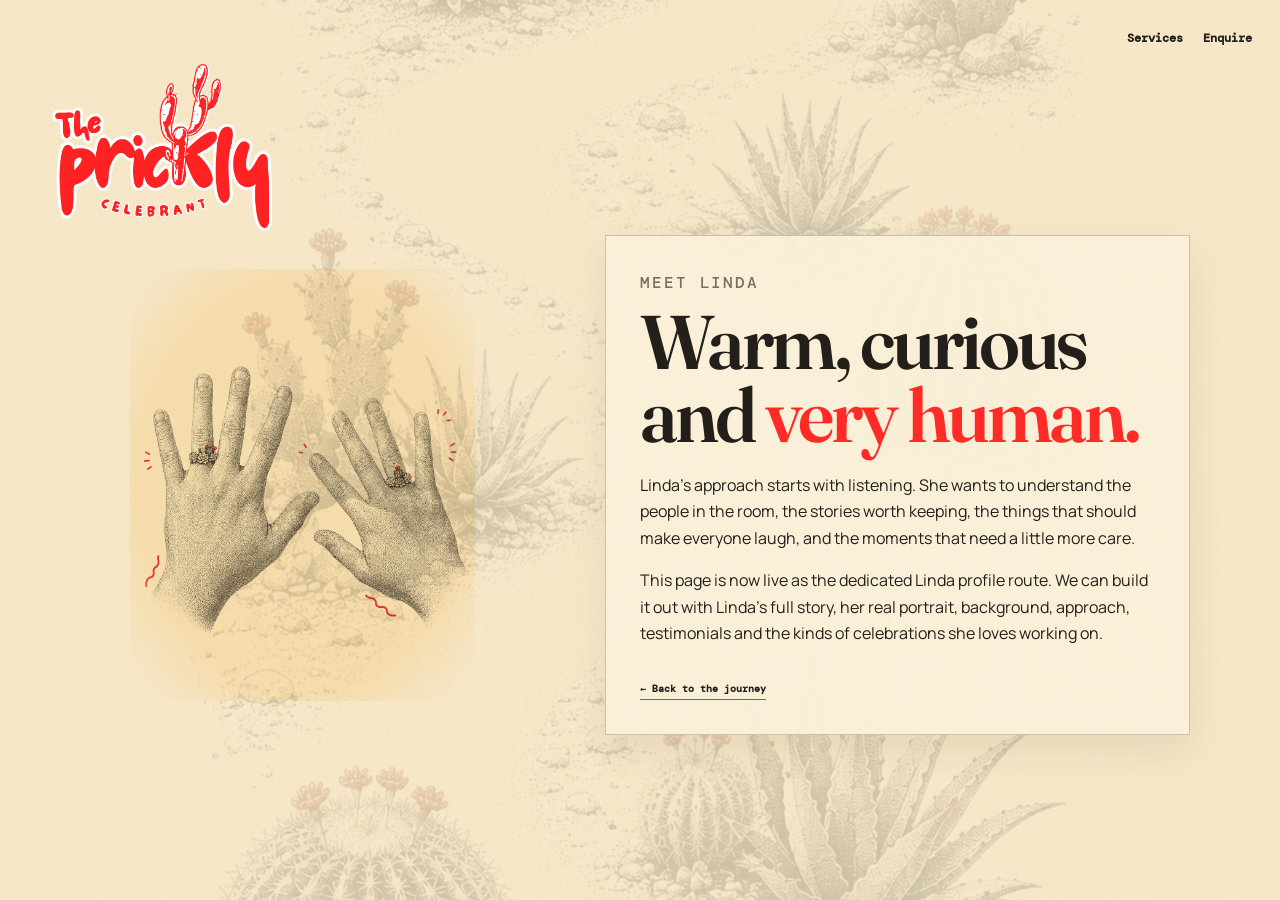
==== linda.html @ a17250e3 "Seed Linda profile page" ====
<!doctype html>
<html lang="en-AU">
<head>
  <meta charset="utf-8">
  <meta name="viewport" content="width=device-width,initial-scale=1,viewport-fit=cover">
  <meta name="theme-color" content="#f4e6c7">
  <title>Meet Linda — The Prickly Celebrant</title>
  <link rel="stylesheet" href="styles.css">
  <style>
    body{min-height:100vh;background:#f4e6c7;color:#231f1a}.profile-shell{min-height:100vh;padding:150px 7vw 80px;display:grid;grid-template-columns:minmax(280px,.8fr) minmax(320px,1.1fr);gap:7vw;align-items:center;background:linear-gradient(rgba(244,230,199,.82),rgba(244,230,199,.82)),url('assets/02_desert_path.jpeg') center/cover fixed}.profile-art{position:relative}.profile-art img{width:100%;mix-blend-mode:multiply;filter:contrast(1.03);-webkit-mask-image:radial-gradient(ellipse at center,#000 48%,rgba(0,0,0,.98) 68%,transparent 92%);mask-image:radial-gradient(ellipse at center,#000 48%,rgba(0,0,0,.98) 68%,transparent 92%)}.profile-copy{background:rgba(251,241,217,.94);border:1px solid rgba(35,31,26,.22);padding:34px;box-shadow:0 16px 34px rgba(49,38,24,.08)}.profile-copy h1{font:600 clamp(42px,6vw,76px)/.96 'Fraunces',Georgia,serif;letter-spacing:-.04em;margin:10px 0 20px}.profile-copy p{font-size:16px;line-height:1.65}.profile-copy .accent{color:#ff2b27}.back-link{display:inline-block;margin-top:20px;font:600 10px 'DM Mono',monospace;border-bottom:1px solid #ff2b27;padding-bottom:4px}.profile-logo{position:fixed;left:24px;top:14px;width:280px;z-index:10}.profile-nav{position:fixed;right:28px;top:30px;z-index:10;font:600 12px 'DM Mono',monospace}.profile-nav a{margin-left:20px}@media(max-width:760px){.profile-logo{width:210px;left:10px;top:8px}.profile-nav{right:12px;top:24px;font-size:10px}.profile-nav a:first-child{display:none}.profile-shell{grid-template-columns:1fr;padding:125px 18px 50px;gap:24px}.profile-art{max-width:420px;margin:0 auto}.profile-copy{padding:24px}}
  </style>
</head>
<body>
  <a href="index.html" class="profile-logo"><img src="assets/10_logo.png" alt="The Prickly Celebrant"></a>
  <nav class="profile-nav"><a href="index.html#services">Services</a><a href="index.html#contact">Enquire</a></nav>
  <main class="profile-shell">
    <figure class="profile-art"><img src="assets/05_ring_hands.jpeg" alt="Prickly Celebrant illustration"></figure>
    <article class="profile-copy">
      <p class="kicker">MEET LINDA</p>
      <h1>Warm, curious and <span class="accent">very human.</span></h1>
      <p>Linda’s approach starts with listening. She wants to understand the people in the room, the stories worth keeping, the things that should make everyone laugh, and the moments that need a little more care.</p>
      <p>This page is now live as the dedicated Linda profile route. We can build it out with Linda’s full story, her real portrait, background, approach, testimonials and the kinds of celebrations she loves working on.</p>
      <a class="back-link" href="index.html">← Back to the journey</a>
    </article>
  </main>
</body>
</html>
---- styles.css ----
@import url('https://fonts.googleapis.com/css2?family=DM+Mono:wght@400;500&family=Fraunces:opsz,wght@9..144,500;9..144,600;9..144,700&family=Manrope:wght@400;500;600&display=swap');

:root{--sand:#f4e6c7;--paper:#fbf1d9;--ink:#231f1a;--red:#ff2b27;--line:rgba(35,31,26,.18);--serif:"Fraunces",Georgia,serif;--sans:"Manrope",Arial,sans-serif;--mono:"DM Mono",monospace}
*{box-sizing:border-box}html{scroll-behavior:smooth;background:var(--sand)}body{margin:0;background:var(--sand);color:var(--ink);font-family:var(--sans);overflow-x:hidden}a{color:inherit;text-decoration:none}img{display:block;max-width:100%}::selection{background:var(--red);color:var(--paper)}
.grain{position:fixed;inset:0;z-index:100;pointer-events:none;opacity:.025;mix-blend-mode:multiply;background-image:url("data:image/svg+xml,%3Csvg viewBox='0 0 160 160' xmlns='http://www.w3.org/2000/svg'%3E%3Cfilter id='n'%3E%3CfeTurbulence type='fractalNoise' baseFrequency='.78' numOctaves='3'/%3E%3C/filter%3E%3Crect width='100%25' height='100%25' filter='url(%23n)' opacity='.5'/%3E%3C/svg%3E")}

.site-header{position:fixed;top:0;left:0;right:0;z-index:70;display:flex;align-items:flex-start;justify-content:space-between;padding:14px 28px;background:linear-gradient(to bottom,rgba(244,230,199,.97),rgba(244,230,199,.76),transparent);pointer-events:none}.site-header>*{pointer-events:auto}.brand img{width:218px;height:94px;object-fit:contain;object-position:left top}.site-header nav{display:flex;gap:28px;padding-top:17px;font:500 12px var(--mono);letter-spacing:.02em}.site-header nav a{padding-bottom:5px;border-bottom:1px solid transparent}.site-header nav a:hover{border-color:var(--red)}

.floating-actions{position:fixed;right:14px;top:50%;z-index:75;display:grid;gap:9px;transform:translateY(-50%)}.float-action{width:46px;min-height:112px;border:1px solid rgba(35,31,26,.28);background:rgba(251,241,217,.93);display:flex;flex-direction:column;align-items:center;justify-content:center;gap:9px;box-shadow:0 8px 22px rgba(49,38,24,.08);backdrop-filter:blur(5px)}.float-action span{writing-mode:vertical-rl;transform:rotate(180deg);font:500 8px var(--mono);letter-spacing:.1em}.float-action b{font:500 16px var(--mono);color:var(--red)}.contact-action{background:var(--red);color:var(--paper)}.contact-action b{color:var(--paper)}

.journey{position:relative;background:var(--sand);min-height:610vh}.landscape{position:sticky;top:0;height:100vh;overflow:hidden;z-index:0;background:var(--sand)}.landscape-image{position:absolute;left:50%;top:0;height:220vh;width:auto;max-width:none;transform:translate3d(-50%,0,0);will-change:transform}.landscape-ghost{opacity:.07;filter:grayscale(.2) contrast(.95)}.landscape-reveal{position:absolute;inset:0;overflow:hidden;clip-path:inset(0 0 50% 0);will-change:clip-path}.landscape-full{filter:saturate(.99) contrast(1.01)}.landscape-wash{position:absolute;inset:0;pointer-events:none;background:linear-gradient(90deg,rgba(244,230,199,.78) 0%,rgba(244,230,199,.09) 13%,transparent 29%,transparent 71%,rgba(244,230,199,.09) 87%,rgba(244,230,199,.78) 100%)}.journey-meter{position:absolute;right:76px;top:20vh;width:1px;height:60vh;background:rgba(35,31,26,.11)}.journey-meter span{display:block;width:100%;height:0;background:var(--red)}

.journey-content{position:relative;z-index:8;margin-top:-100vh}.chapter{min-height:64vh;position:relative;display:flex;align-items:center;padding:7vh max(24px,5vw)}.chapter-right{justify-content:flex-end}.chapter-intro{min-height:100vh;align-items:flex-start;padding-top:46vh;padding-bottom:4vh}.chapter-closing{min-height:76vh;align-items:flex-end;justify-content:center;padding-bottom:6vh}
.paper{position:relative;width:min(430px,40vw);padding:23px 24px 24px;background:rgba(251,241,217,.91);border:1px solid rgba(35,31,26,.23);box-shadow:0 14px 34px rgba(49,38,24,.07);backdrop-filter:blur(5px)}.intro-paper{width:min(500px,45vw);margin-left:1vw}.intro-paper h1{font:600 clamp(34px,4vw,54px)/1.02 var(--serif);letter-spacing:-.035em;margin:10px 0 16px}.paper h2{font:600 clamp(29px,3vw,41px)/1.06 var(--serif);letter-spacing:-.03em;margin:9px 0 14px}.paper p:not(.kicker){font-size:14px;line-height:1.6;margin:0;color:rgba(35,31,26,.88)}.kicker{font:500 9px/1.35 var(--mono);letter-spacing:.12em;text-transform:uppercase;color:rgba(35,31,26,.62);margin:0}.accent{color:var(--red)}.quiet-link{display:inline-flex;align-items:center;gap:14px;margin-top:19px;font:500 10px var(--mono);border-bottom:1px solid rgba(35,31,26,.38);padding-bottom:5px}.quiet-link span{color:var(--red)}

.service-path{position:relative;z-index:10;padding:1vh max(18px,4vw) 4vh;max-width:1240px;margin:0 auto}.service-intro{width:min(650px,82vw);margin:0 auto 4vh;text-align:center}.menu-logo{width:min(360px,68vw);height:150px;object-fit:contain;margin:0 auto -2px}.menu-label{display:inline-block;margin:0 0 10px;padding:4px 9px;background:var(--red);color:var(--paper);font:500 10px var(--mono);letter-spacing:.14em}.service-intro>p:last-child{font-size:13px;line-height:1.6;margin:4px auto 0;max-width:520px}.service-grid{display:grid;grid-template-columns:repeat(2,minmax(0,1fr));gap:3vh 5vw;align-items:start}.service-slip{position:relative;width:100%;margin:0;padding:22px 24px 20px;background:rgba(251,241,217,.95);filter:drop-shadow(0 14px 22px rgba(49,38,24,.09));clip-path:polygon(2% 1%,8% 2%,13% 0,20% 2%,28% 0,34% 2%,41% .5%,49% 2%,56% 0,63% 2%,70% .5%,78% 2%,85% 0,92% 2%,99% 1%,98% 12%,100% 19%,98% 26%,100% 34%,98% 42%,100% 50%,98% 58%,100% 66%,98% 73%,100% 81%,98% 89%,99% 99%,91% 98%,84% 100%,76% 98%,69% 100%,61% 98%,54% 100%,46% 98%,38% 100%,31% 98%,23% 100%,15% 98%,8% 100%,1% 99%,2% 90%,0 83%,2% 75%,0 67%,2% 59%,0 51%,2% 43%,0 35%,2% 27%,0 19%,2% 11%)}.slip-left{transform:rotate(-.45deg)}.slip-right{transform:rotate(.55deg)}.service-slip::after{content:"";position:absolute;inset:7px;border:1px dashed rgba(35,31,26,.12);pointer-events:none}.service-index{position:absolute;right:18px;top:14px;font:600 10px var(--mono);color:var(--red)}.service-name{font:600 clamp(12px,1.15vw,16px)/1.25 var(--mono);letter-spacing:.055em;color:var(--red);margin:0 45px 8px 0}.service-slip h2{font:600 clamp(25px,2.5vw,34px)/1.06 var(--serif);letter-spacing:-.03em;margin:8px 0 10px;max-width:420px}.service-slip>p:not(.service-name){font-size:13px;line-height:1.52;margin:0;max-width:440px}.price{display:flex;align-items:baseline;gap:8px;margin-top:13px;padding-top:10px;border-top:1px solid rgba(35,31,26,.14)}.price span,.price small{font:500 7px var(--mono);text-transform:uppercase;letter-spacing:.07em;color:rgba(35,31,26,.55)}.price strong{font:600 22px var(--serif);color:var(--red)}.service-seed{display:block;margin-top:9px;font:500 7px var(--mono);letter-spacing:.05em;color:rgba(35,31,26,.44)}

.scene-art{position:absolute;z-index:4;pointer-events:none;opacity:0;transition:opacity .8s ease,transform .8s cubic-bezier(.2,.75,.2,1)}.scene-art.visible{opacity:1}.scene-art img{width:100%;height:auto;mix-blend-mode:multiply;filter:contrast(1.03) saturate(.98)}.sticker-art{overflow:hidden}.sticker-art img{-webkit-mask-image:radial-gradient(ellipse at center,#000 45%,rgba(0,0,0,.98) 58%,transparent 78%);mask-image:radial-gradient(ellipse at center,#000 45%,rgba(0,0,0,.98) 58%,transparent 78%)}.marker-sticker img{-webkit-mask-image:radial-gradient(ellipse 75% 67% at 66% 50%,#000 40%,rgba(0,0,0,.98) 58%,transparent 78%);mask-image:radial-gradient(ellipse 75% 67% at 66% 50%,#000 40%,rgba(0,0,0,.98) 58%,transparent 78%)}.art-a{top:25%;right:1vw;width:min(27vw,370px);transform:rotate(3deg)}.art-b{top:39%;left:-1vw;width:min(27vw,390px);transform:rotate(-3deg)}.art-c{top:53%;right:-2vw;width:min(30vw,430px);transform:rotate(4deg)}.art-d{top:67%;left:1vw;width:min(25vw,350px);transform:rotate(-2deg)}.art-e{top:77%;right:0;width:min(29vw,410px);transform:rotate(2deg)}.art-f{top:89%;left:50%;width:min(47vw,600px);transform:translateX(-50%)}

.closing-paper{width:min(570px,56vw);background:rgba(251,241,217,.95);padding:29px}.closing-paper h2{font-size:clamp(34px,4vw,52px)}.enquire{display:flex;justify-content:space-between;gap:25px;margin-top:24px;padding:13px 0;border-top:1px solid var(--line);border-bottom:1px solid var(--line);font:500 11px var(--mono)}.enquire span{color:var(--red)}
footer{display:grid;grid-template-columns:1fr 1fr 1fr;gap:10px;align-items:center;padding:18px 24px;border-top:1px solid var(--line);background:var(--sand);font:500 8px var(--mono)}footer img{width:150px;height:60px;object-fit:contain;object-position:left center}footer span:nth-child(2){text-align:center}footer span:last-child{text-align:right}footer b{color:var(--red);font-weight:500}.reveal{opacity:0;transform:translateY(15px);transition:opacity .6s ease,transform .6s ease}.reveal.visible{opacity:1;transform:none}

@media(max-width:980px){.brand img{width:185px;height:80px}.site-header nav{font-size:11px}.landscape-image{height:214vh}.paper{width:min(430px,48vw)}.intro-paper{width:min(500px,56vw)}.closing-paper{width:min(600px,68vw)}.service-grid{gap:3vh 3vw}.service-slip{padding:20px}.journey-meter{right:70px}}
@media(max-width:720px){.site-header{padding:9px 12px}.brand img{width:150px;height:68px}.site-header nav{padding-top:14px;font-size:10px;gap:13px}.site-header nav a:first-child{display:none}.floating-actions{right:7px}.float-action{width:39px;min-height:92px}.journey-meter{display:none}.landscape-image{height:205vh}.landscape-wash{background:linear-gradient(90deg,rgba(244,230,199,.30),transparent 15%,transparent 85%,rgba(244,230,199,.30))}.chapter{min-height:57vh;padding:6vh 16px 4vh}.chapter-intro{min-height:100vh;padding-top:44vh;align-items:flex-start}.chapter-right{justify-content:center}.paper,.intro-paper,.closing-paper{width:min(87vw,470px);margin:0;padding:20px 21px}.intro-paper h1{font-size:clamp(31px,9vw,43px)}.paper h2{font-size:clamp(27px,8vw,37px)}.service-path{padding:0 14px 3vh}.menu-logo{width:min(300px,72vw);height:125px}.service-grid{grid-template-columns:1fr;gap:2.2vh}.service-slip{width:min(84vw,470px);margin:0 auto;padding:20px 21px}.service-name{font-size:12px}.service-slip h2{font-size:clamp(25px,7vw,34px)}.price strong{font-size:20px}.scene-art.visible{opacity:.88}.art-a,.art-b,.art-c,.art-d,.art-e{width:55vw;max-width:300px}.art-a{right:-14vw}.art-b{left:-15vw}.art-c{right:-18vw}.art-d{left:-15vw}.art-e{right:-16vw}.art-f{width:83vw}.chapter-closing{min-height:70vh;padding-bottom:5vh}footer{grid-template-columns:1fr;gap:6px;padding:14px 16px}footer span:nth-child(2),footer span:last-child{text-align:left}}
@media(prefers-reduced-motion:reduce){html{scroll-behavior:auto}.reveal,.scene-art{opacity:1;transform:none;transition:none}.landscape-image{will-change:auto}.landscape-reveal{clip-path:none!important}}
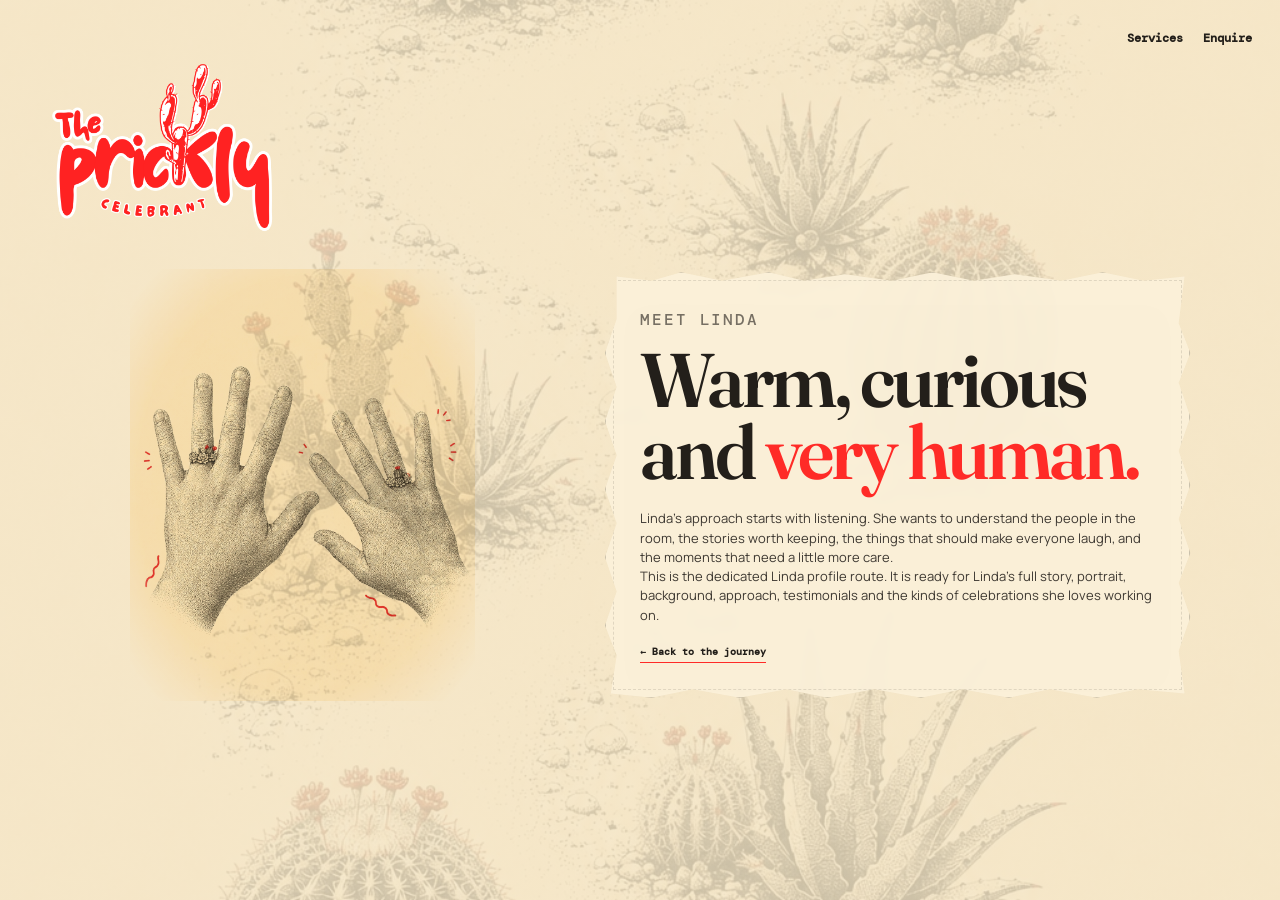
==== commit 9e0a00ed: "Consolidate Linda profile styles" ====
--- a/linda.html
+++ b/linda.html
@@ -4,24 +4,22 @@
   <meta charset="utf-8">
   <meta name="viewport" content="width=device-width,initial-scale=1,viewport-fit=cover">
   <meta name="theme-color" content="#f4e6c7">
+  <meta name="description" content="Meet Linda — The Prickly Celebrant.">
   <title>Meet Linda — The Prickly Celebrant</title>
-  <link rel="stylesheet" href="styles.css">
-  <style>
-    body{min-height:100vh;background:#f4e6c7;color:#231f1a}.profile-shell{min-height:100vh;padding:150px 7vw 80px;display:grid;grid-template-columns:minmax(280px,.8fr) minmax(320px,1.1fr);gap:7vw;align-items:center;background:linear-gradient(rgba(244,230,199,.82),rgba(244,230,199,.82)),url('assets/02_desert_path.jpeg') center/cover fixed}.profile-art{position:relative}.profile-art img{width:100%;mix-blend-mode:multiply;filter:contrast(1.03);-webkit-mask-image:radial-gradient(ellipse at center,#000 48%,rgba(0,0,0,.98) 68%,transparent 92%);mask-image:radial-gradient(ellipse at center,#000 48%,rgba(0,0,0,.98) 68%,transparent 92%)}.profile-copy{background:rgba(251,241,217,.94);border:1px solid rgba(35,31,26,.22);padding:34px;box-shadow:0 16px 34px rgba(49,38,24,.08)}.profile-copy h1{font:600 clamp(42px,6vw,76px)/.96 'Fraunces',Georgia,serif;letter-spacing:-.04em;margin:10px 0 20px}.profile-copy p{font-size:16px;line-height:1.65}.profile-copy .accent{color:#ff2b27}.back-link{display:inline-block;margin-top:20px;font:600 10px 'DM Mono',monospace;border-bottom:1px solid #ff2b27;padding-bottom:4px}.profile-logo{position:fixed;left:24px;top:14px;width:280px;z-index:10}.profile-nav{position:fixed;right:28px;top:30px;z-index:10;font:600 12px 'DM Mono',monospace}.profile-nav a{margin-left:20px}@media(max-width:760px){.profile-logo{width:210px;left:10px;top:8px}.profile-nav{right:12px;top:24px;font-size:10px}.profile-nav a:first-child{display:none}.profile-shell{grid-template-columns:1fr;padding:125px 18px 50px;gap:24px}.profile-art{max-width:420px;margin:0 auto}.profile-copy{padding:24px}}
-  </style>
+  <link rel="stylesheet" href="app.css?v=20260818-consolidated">
 </head>
 <body>
   <a href="index.html" class="profile-logo"><img src="assets/10_logo.png" alt="The Prickly Celebrant"></a>
   <nav class="profile-nav"><a href="index.html#services">Services</a><a href="index.html#contact">Enquire</a></nav>
   <main class="profile-shell">
     <figure class="profile-art"><img src="assets/05_ring_hands.jpeg" alt="Prickly Celebrant illustration"></figure>
-    <article class="profile-copy">
+    <article class="profile-copy paper">
       <p class="kicker">MEET LINDA</p>
       <h1>Warm, curious and <span class="accent">very human.</span></h1>
       <p>Linda’s approach starts with listening. She wants to understand the people in the room, the stories worth keeping, the things that should make everyone laugh, and the moments that need a little more care.</p>
-      <p>This page is now live as the dedicated Linda profile route. We can build it out with Linda’s full story, her real portrait, background, approach, testimonials and the kinds of celebrations she loves working on.</p>
+      <p>This is the dedicated Linda profile route. It is ready for Linda’s full story, portrait, background, approach, testimonials and the kinds of celebrations she loves working on.</p>
       <a class="back-link" href="index.html">← Back to the journey</a>
     </article>
   </main>
 </body>
-</html>+</html>
--- a/app.css
+++ b/app.css
@@ -0,0 +1,37 @@
+@import url('https://fonts.googleapis.com/css2?family=DM+Mono:wght@400;500&family=Fraunces:opsz,wght@9..144,500;9..144,600;9..144,700&family=Manrope:wght@400;500;600&display=swap');
+
+:root{--sand:#f4e6c7;--paper:#fbf1d9;--ink:#231f1a;--red:#ff2b27;--line:rgba(35,31,26,.18);--serif:"Fraunces",Georgia,serif;--sans:"Manrope",Arial,sans-serif;--mono:"DM Mono",monospace}
+*{box-sizing:border-box}html{scroll-behavior:smooth;background:var(--sand)}body{margin:0;background:var(--sand);color:var(--ink);font-family:var(--sans);overflow-x:hidden}a{color:inherit;text-decoration:none}img{display:block;max-width:100%}::selection{background:var(--red);color:var(--paper)}
+.grain{position:fixed;inset:0;z-index:100;pointer-events:none;opacity:.025;mix-blend-mode:multiply;background-image:url("data:image/svg+xml,%3Csvg viewBox='0 0 160 160' xmlns='http://www.w3.org/2000/svg'%3E%3Cfilter id='n'%3E%3CfeTurbulence type='fractalNoise' baseFrequency='.78' numOctaves='3'/%3E%3C/filter%3E%3Crect width='100%25' height='100%25' filter='url(%23n)' opacity='.5'/%3E%3C/svg%3E")}
+
+/* Header */
+.site-header{position:fixed;top:0;left:0;right:0;z-index:70;display:grid;grid-template-columns:1fr auto 1fr;align-items:start;min-height:145px;padding:8px 22px;background:linear-gradient(to bottom,rgba(244,230,199,.97),rgba(244,230,199,.76),transparent);pointer-events:none}.site-header>*{pointer-events:auto}.brand{grid-column:2;justify-self:center;width:242px;height:128px;overflow:visible}.brand img{display:block;width:242px;height:auto;max-width:none;object-fit:contain;object-position:center top}.site-header nav{grid-column:3;justify-self:end;display:flex;gap:30px;padding-top:21px;font:600 13px var(--mono);letter-spacing:.02em}.site-header nav a{padding-bottom:5px;border-bottom:1px solid transparent}.site-header nav a:hover{border-color:var(--red)}
+
+/* Floating cactus controls */
+.floating-actions{position:fixed;right:16px;top:50%;z-index:75;display:grid;gap:12px;transform:translateY(-50%)}.float-action{position:relative;width:54px;min-height:108px;border:1.5px solid var(--ink);border-radius:48% 48% 34% 34% / 22% 22% 16% 16%;background:rgba(251,241,217,.93);display:flex;flex-direction:column;align-items:center;justify-content:center;gap:9px;box-shadow:0 8px 18px rgba(49,38,24,.10);backdrop-filter:blur(5px);overflow:visible}.float-action::before{content:"";position:absolute;inset:4px;border:1px dashed rgba(35,31,26,.22);border-radius:inherit;pointer-events:none}.contact-action{background:var(--red);color:var(--paper)}.contact-action::before{border-color:rgba(251,241,217,.42)}.float-action span{writing-mode:vertical-rl;transform:rotate(180deg);font:600 8px var(--mono);letter-spacing:.1em}.float-action b{font:500 14px var(--mono);color:var(--red)}.contact-action b{color:var(--paper)}.cactus-arm{position:absolute;width:16px;height:31px;border:1.5px solid currentColor;border-radius:12px;background:inherit;z-index:-1}.cactus-arm::after{content:"";position:absolute;width:12px;height:14px;border:1.5px solid currentColor;border-bottom:0;border-radius:10px 10px 0 0;top:-8px}.arm-one{left:-11px;top:30px;transform:rotate(-8deg)}.arm-one::after{left:-5px}.arm-two{right:-11px;top:51px;transform:rotate(8deg)}.arm-two::after{right:-5px}
+
+/* Scroll landscape */
+.journey{position:relative;background:var(--sand);min-height:0}.landscape{position:sticky;top:0;height:100vh;overflow:hidden;z-index:0;background:var(--sand)}.landscape-image{position:absolute;left:50%;top:0;height:220vh;width:auto;max-width:none;transform:translate3d(-50%,0,0);will-change:transform}.landscape-ghost{opacity:.07;filter:grayscale(.2) contrast(.95)}.landscape-reveal{position:absolute;inset:0;overflow:hidden;clip-path:inset(0 0 50% 0);will-change:clip-path}.landscape-full{filter:saturate(.99) contrast(1.01)}.landscape-wash{position:absolute;inset:0;pointer-events:none;background:linear-gradient(90deg,rgba(244,230,199,.78) 0%,rgba(244,230,199,.09) 13%,transparent 29%,transparent 71%,rgba(244,230,199,.09) 87%,rgba(244,230,199,.78) 100%)}.journey-meter{position:absolute;right:76px;top:20vh;width:1px;height:60vh;background:rgba(35,31,26,.11)}.journey-meter span{display:block;width:100%;height:0;background:var(--red)}.journey-content{position:relative;z-index:8;margin-top:-100vh}
+
+/* Cards */
+.chapter{position:relative;display:flex;align-items:center;padding:7vh max(24px,5vw)}.chapter-right{justify-content:flex-end}.chapter-intro{min-height:82vh;padding:55vh 5vw 0;align-items:flex-start}.about-linda{min-height:26vh;margin-top:-9vh;padding:0 5vw 1vh;align-items:flex-start;justify-content:flex-end}.paper{position:relative;background:rgba(251,241,217,.95);border:0;filter:drop-shadow(0 13px 22px rgba(49,38,24,.08));clip-path:polygon(2% 1%,8% 2%,13% 0,20% 2%,28% 0,34% 2%,41% .5%,49% 2%,56% 0,63% 2%,70% .5%,78% 2%,85% 0,92% 2%,99% 1%,98% 12%,100% 19%,98% 26%,100% 34%,98% 42%,100% 50%,98% 58%,100% 66%,98% 73%,100% 81%,98% 89%,99% 99%,91% 98%,84% 100%,76% 98%,69% 100%,61% 98%,54% 100%,46% 98%,38% 100%,31% 98%,23% 100%,15% 98%,8% 100%,1% 99%,2% 90%,0 83%,2% 75%,0 67%,2% 59%,0 51%,2% 43%,0 35%,2% 27%,0 19%,2% 11%);backdrop-filter:blur(5px)}.paper::after{content:"";position:absolute;inset:7px;border:1px dashed rgba(35,31,26,.12);pointer-events:none}.intro-paper,.story-paper{width:390px;max-width:39vw;padding:19px 21px;margin:0}.intro-paper h1,.story-paper h2{font:600 clamp(27px,2.65vw,36px)/1.05 var(--serif);letter-spacing:-.03em;margin:7px 0 10px}.paper p:not(.kicker){font-size:13px;line-height:1.48;margin:0;color:rgba(35,31,26,.88)}.kicker{font:500 9px/1.35 var(--mono);letter-spacing:.12em;text-transform:uppercase;color:rgba(35,31,26,.62);margin:0}.accent{color:var(--red)}.quiet-link{display:inline-flex;align-items:center;gap:14px;margin-top:19px;font:500 10px var(--mono);border-bottom:1px solid rgba(35,31,26,.38);padding-bottom:5px}.quiet-link span{color:var(--red)}.linda-profile-link{display:inline-block;color:var(--red);font-weight:600;border-bottom:1px solid rgba(255,43,39,.42);padding-bottom:2px}
+
+/* Prickly menu and services */
+.service-path{position:relative;z-index:10;padding:0 max(18px,4vw) 1vh;max-width:1240px;margin:0 auto}.service-intro{position:relative;width:min(650px,84vw);margin:0 auto 1vh;text-align:center;z-index:16}.real-menu-lockup{position:relative;width:min(620px,84vw);height:220px;margin:0 auto;display:flex;align-items:center;justify-content:center}.real-menu-logo{display:block;visibility:visible;opacity:1;width:min(430px,53vw);height:auto;max-height:215px;object-fit:contain}.service-intro-copy{max-width:610px;margin:-3px auto 0;padding:8px 14px;background:rgba(251,241,217,.86);border-top:1px solid rgba(35,31,26,.16);border-bottom:1px solid rgba(35,31,26,.16);font-size:13px;line-height:1.55;font-weight:620;color:rgba(35,31,26,.97)}.service-grid{display:flex;flex-direction:column;gap:12px;width:100%;max-width:980px;margin:0 auto;padding:0 3vw}.service-slip{position:relative;width:min(430px,43vw);padding:18px 20px 16px;margin:0;background:rgba(251,241,217,.95);filter:drop-shadow(0 14px 22px rgba(49,38,24,.09));clip-path:polygon(2% 1%,8% 2%,13% 0,20% 2%,28% 0,34% 2%,41% .5%,49% 2%,56% 0,63% 2%,70% .5%,78% 2%,85% 0,92% 2%,99% 1%,98% 12%,100% 19%,98% 26%,100% 34%,98% 42%,100% 50%,98% 58%,100% 66%,98% 73%,100% 81%,98% 89%,99% 99%,91% 98%,84% 100%,76% 98%,69% 100%,61% 98%,54% 100%,46% 98%,38% 100%,31% 98%,23% 100%,15% 98%,8% 100%,1% 99%,2% 90%,0 83%,2% 75%,0 67%,2% 59%,0 51%,2% 43%,0 35%,2% 27%,0 19%,2% 11%);transition:opacity .65s ease,transform .65s cubic-bezier(.2,.75,.25,1)}.service-slip:nth-of-type(odd){align-self:flex-start}.service-slip:nth-of-type(even){align-self:flex-end}.service-slip::after{content:"";position:absolute;inset:7px;border:1px dashed rgba(35,31,26,.12);pointer-events:none}.service-index{position:absolute;right:18px;top:14px;font:600 10px var(--mono);color:var(--red)}.service-name{font:600 clamp(12px,1.15vw,16px)/1.25 var(--mono);letter-spacing:.055em;color:var(--red);margin:0 45px 8px 0}.service-slip h2{font:600 clamp(24px,2.35vw,32px)/1.05 var(--serif);letter-spacing:-.03em;margin:6px 0 9px;max-width:420px}.service-slip>p:not(.service-name){font-size:13px;line-height:1.42;margin:0;max-width:440px}.price{display:flex;align-items:baseline;gap:8px;margin-top:11px;padding-top:9px;border-top:1px solid rgba(35,31,26,.14)}.price span,.price small{font:500 7px var(--mono);text-transform:uppercase;letter-spacing:.07em;color:rgba(35,31,26,.55)}.price strong{font:600 20px var(--serif);color:var(--red)}.service-seed{display:inline-block;margin-top:8px;font:500 8px var(--mono);letter-spacing:.04em;color:rgba(35,31,26,.64);border-bottom:1px solid rgba(255,43,39,.45);padding-bottom:2px;pointer-events:none}.service-slip.reveal:not(.visible){opacity:0;transform:translate3d(-48px,22px,0) rotate(-1deg)}.service-slip:nth-of-type(even).reveal:not(.visible){transform:translate3d(48px,22px,0) rotate(1deg)}.service-slip.visible{opacity:1;transform:none}
+
+/* Closing */
+.chapter-closing{min-height:62vh;padding:3vh max(24px,5vw) 4vh;display:flex;flex-direction:column;justify-content:flex-end;align-items:center}.closing-couple{width:min(560px,54vw);margin:0 auto -20px;position:relative;z-index:5;pointer-events:none}.closing-couple img{width:100%;mix-blend-mode:multiply;-webkit-mask-image:radial-gradient(ellipse at center,#000 50%,rgba(0,0,0,.98) 66%,transparent 88%);mask-image:radial-gradient(ellipse at center,#000 50%,rgba(0,0,0,.98) 66%,transparent 88%)}.closing-paper{z-index:8;margin:0 auto;width:min(510px,49vw);padding:22px 24px}.closing-paper h2{font:600 clamp(31px,3.5vw,46px)/1.06 var(--serif);letter-spacing:-.03em;margin:9px 0 14px}.enquire{display:flex;justify-content:space-between;gap:25px;margin-top:24px;padding:13px 0;border-top:1px solid var(--line);border-bottom:1px solid var(--line);font:500 11px var(--mono)}.enquire span{color:var(--red)}
+
+/* Footer */
+footer{display:flex;flex-direction:column;justify-content:center;align-items:center;gap:6px;padding:30px 20px 24px;border-top:1px solid var(--line);background:var(--sand);text-align:center;font:500 8px var(--mono)}footer img{width:340px;height:auto;max-width:58vw;object-fit:contain;object-position:center}footer span:nth-child(2){font-size:9px;letter-spacing:.05em}footer b,footer .edge-word{color:var(--red);font-weight:600}
+
+/* Linda profile */
+.profile-shell{min-height:100vh;padding:150px 7vw 80px;display:grid;grid-template-columns:minmax(280px,.8fr) minmax(320px,1.1fr);gap:7vw;align-items:center;background:linear-gradient(rgba(244,230,199,.82),rgba(244,230,199,.82)),url('assets/02_desert_path.jpeg') center/cover fixed}.profile-art{position:relative}.profile-art img{width:100%;mix-blend-mode:multiply;filter:contrast(1.03);-webkit-mask-image:radial-gradient(ellipse at center,#000 48%,rgba(0,0,0,.98) 68%,transparent 92%);mask-image:radial-gradient(ellipse at center,#000 48%,rgba(0,0,0,.98) 68%,transparent 92%)}.profile-copy{background:rgba(251,241,217,.94);border:1px solid rgba(35,31,26,.22);padding:34px;box-shadow:0 16px 34px rgba(49,38,24,.08)}.profile-copy h1{font:600 clamp(42px,6vw,76px)/.96 var(--serif);letter-spacing:-.04em;margin:10px 0 20px}.profile-copy p{font-size:16px;line-height:1.65}.back-link{display:inline-block;margin-top:20px;font:600 10px var(--mono);border-bottom:1px solid var(--red);padding-bottom:4px}.profile-logo{position:fixed;left:24px;top:14px;width:280px;z-index:10}.profile-nav{position:fixed;right:28px;top:30px;z-index:10;font:600 12px var(--mono)}.profile-nav a{margin-left:20px}
+
+.reveal{opacity:0;transform:translateY(15px);transition:opacity .6s ease,transform .6s ease}.reveal.visible{opacity:1;transform:none}
+
+@media(max-width:980px){.site-header{min-height:136px;padding:8px 18px}.brand{width:224px;height:118px}.brand img{width:224px}.site-header nav{font-size:12px;padding-top:22px}.landscape-image{height:214vh}.journey-meter{right:70px}.chapter-intro{min-height:80vh;padding-top:54vh}.about-linda{min-height:25vh;margin-top:-8vh}.intro-paper,.story-paper{width:360px;max-width:42vw}.real-menu-lockup{height:210px}.real-menu-logo{width:min(400px,54vw)}.service-grid{max-width:900px;padding:0 4vw}.service-slip{width:min(390px,42vw)}.closing-couple{width:min(610px,70vw)}.closing-paper{width:min(500px,58vw)}}
+
+@media(max-width:720px){.site-header{min-height:116px;padding:7px 10px}.brand{width:190px;height:102px}.brand img{width:190px}.site-header nav{font-size:10px;gap:12px;padding-top:17px}.site-header nav a:first-child{display:none}.floating-actions{right:8px}.float-action{width:45px;min-height:92px}.cactus-arm{width:13px;height:25px}.arm-one{left:-8px}.arm-two{right:-8px}.journey-meter{display:none}.landscape-image{height:205vh}.landscape-wash{background:linear-gradient(90deg,rgba(244,230,199,.30),transparent 15%,transparent 85%,rgba(244,230,199,.30))}.chapter-intro{min-height:78vh;padding:51vh 16px 0}.about-linda{min-height:24vh;margin-top:-5vh;padding:0 16px 1vh;justify-content:center}.intro-paper,.story-paper{width:min(84vw,370px);max-width:none;padding:18px 19px}.intro-paper h1,.story-paper h2{font-size:clamp(25px,7vw,33px)}.service-path{padding:0 14px 3vh}.real-menu-lockup{height:180px;width:94vw}.real-menu-logo{width:min(340px,72vw)}.service-intro-copy{width:min(88vw,520px);font-size:12px}.service-grid{padding:0 7vw;gap:10px}.service-slip{width:min(82vw,390px)}.closing-couple{width:min(82vw,500px)}.closing-paper{width:min(84vw,470px)}footer img{width:280px;max-width:74vw}.profile-logo{width:210px;left:10px;top:8px}.profile-nav{right:12px;top:24px;font-size:10px}.profile-nav a:first-child{display:none}.profile-shell{grid-template-columns:1fr;padding:125px 18px 50px;gap:24px}.profile-art{max-width:420px;margin:0 auto}.profile-copy{padding:24px}}
+
+@media(prefers-reduced-motion:reduce){html{scroll-behavior:auto}.reveal{opacity:1;transform:none;transition:none}.landscape-image{will-change:auto}.landscape-reveal{clip-path:none!important}}
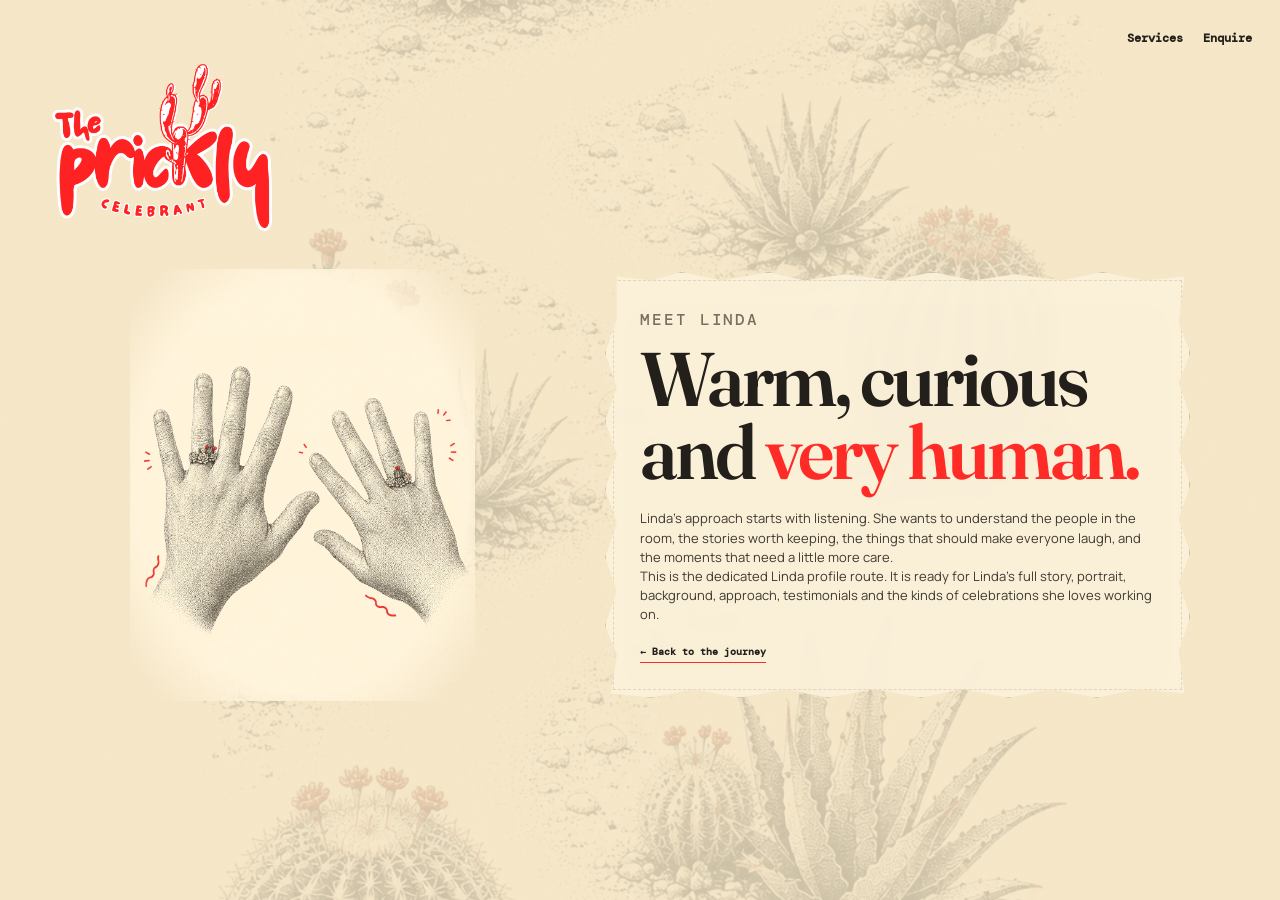
==== commit 3879bfc7: "Enable Motion V2 on Linda profile" ====
--- a/linda.html
+++ b/linda.html
@@ -6,7 +6,8 @@
   <meta name="theme-color" content="#f4e6c7">
   <meta name="description" content="Meet Linda — The Prickly Celebrant.">
   <title>Meet Linda — The Prickly Celebrant</title>
-  <link rel="stylesheet" href="app.css?v=20260818-consolidated">
+  <link rel="stylesheet" href="app.css?v=20260910-motion2">
+  <link rel="stylesheet" href="motion-v2.css?v=20260910-motion2">
 </head>
 <body>
   <a href="index.html" class="profile-logo"><img src="assets/10_logo.png" alt="The Prickly Celebrant"></a>
--- a/motion-v2.css
+++ b/motion-v2.css
@@ -0,0 +1,72 @@
+/* Motion V2 — deliberate, low-amplitude movement layered over the consolidated layout */
+:root{--motion-red:#ff2b27;--motion-paper:#fbf1d9}
+@view-transition{navigation:auto}
+
+@media (prefers-reduced-motion:no-preference){
+  .brand img{transition:transform .35s cubic-bezier(.2,.8,.2,1),filter .35s ease;transform-origin:50% 30%}
+  .brand:hover img{transform:rotate(-1.2deg) scale(1.025);filter:drop-shadow(0 7px 10px rgba(49,38,24,.09))}
+
+  .paper,.service-slip{will-change:transform,opacity;transform-origin:50% 55%}
+  .paper.reveal:not(.visible){opacity:0;transform:translate3d(0,24px,0) rotate(.45deg) scale(.985)}
+  .paper.reveal.visible{animation:paperSettle .72s cubic-bezier(.18,.78,.22,1) both}
+
+  .service-slip.reveal:not(.visible){opacity:0;transform:translate3d(-34px,18px,0) rotate(-1.4deg) scale(.985)}
+  .service-slip:nth-of-type(even).reveal:not(.visible){transform:translate3d(34px,18px,0) rotate(1.4deg) scale(.985)}
+  .service-slip.visible{animation:slipSettle .72s cubic-bezier(.18,.82,.22,1) both;transform:translate3d(var(--drift-x,0),var(--drift-y,0),0) rotate(var(--drift-r,0deg))}
+  .service-slip:nth-of-type(2){animation-delay:.03s}.service-slip:nth-of-type(3){animation-delay:.05s}.service-slip:nth-of-type(4){animation-delay:.07s}.service-slip:nth-of-type(5){animation-delay:.09s}.service-slip:nth-of-type(6){animation-delay:.11s}
+
+  .service-intro .real-menu-logo{opacity:.001;transform:translateY(12px) scale(.91) rotate(-1deg);transition:opacity .7s ease,transform .9s cubic-bezier(.18,.82,.22,1),filter .8s ease}
+  .service-intro.visible .real-menu-logo{opacity:1;transform:translateY(0) scale(1) rotate(0);filter:drop-shadow(0 10px 14px rgba(49,38,24,.06))}
+  .service-intro::after{content:"";display:block;width:0;height:3px;margin:-5px auto 11px;background:var(--motion-red);border-radius:999px;transform:rotate(-1.5deg);opacity:.9;transition:width .9s .25s cubic-bezier(.2,.8,.2,1)}
+  .service-intro.visible::after{width:min(180px,34vw)}
+
+  .service-slip .price strong{display:inline-block;opacity:.45;transform:translateY(5px);filter:blur(1.5px);transition:opacity .45s .24s ease,transform .45s .24s ease,filter .45s .24s ease}
+  .service-slip.visible .price strong{opacity:1;transform:translateY(0);filter:blur(0)}
+
+  .service-slip::before{content:"";position:absolute;z-index:2;width:8px;height:8px;border:2px solid var(--motion-red);border-radius:50%;opacity:0;transform:scale(.2);pointer-events:none}
+  .service-slip:nth-of-type(1)::before,.service-slip:nth-of-type(4)::before{right:12px;bottom:13px}
+  .service-slip:nth-of-type(2)::before,.service-slip:nth-of-type(5)::before{left:14px;top:15px}
+  .service-slip:nth-of-type(3)::before,.service-slip:nth-of-type(6)::before{right:20px;top:18px}
+  .service-slip.visible::before{animation:redPing .55s .38s cubic-bezier(.2,.8,.2,1) both}
+
+  .float-action{transition:transform .28s cubic-bezier(.2,.8,.2,1),box-shadow .28s ease,filter .28s ease}
+  .float-action:hover,.float-action.is-active{transform:translateX(-4px) rotate(-1.5deg) scale(1.045);box-shadow:0 11px 25px rgba(49,38,24,.16)}
+  .float-action.is-active{filter:saturate(1.08)}
+  .float-action.tap{animation:cactusTap .28s cubic-bezier(.2,.8,.2,1)}
+
+  .site-header nav a{position:relative;transition:color .25s ease,transform .25s ease}
+  .site-header nav a::after{content:"";position:absolute;left:50%;bottom:-2px;width:0;height:2px;background:var(--motion-red);transform:translateX(-50%) rotate(-2deg);transition:width .3s ease}
+  .site-header nav a.is-active::after,.site-header nav a:hover::after{width:100%}
+
+  .closing-couple.reveal:not(.visible){opacity:0;transform:translateY(24px) scale(.94);filter:blur(3px)}
+  .closing-couple.visible{animation:closingRise 1s cubic-bezier(.18,.78,.22,1) both}
+  .closing-paper.reveal:not(.visible){opacity:0;transform:translateY(28px) rotate(.5deg) scale(.98)}
+  .closing-paper.visible{animation:paperSettle .8s .1s cubic-bezier(.18,.78,.22,1) both}
+
+  .quiet-link span{display:inline-block;animation:walkArrow 1.8s ease-in-out infinite}
+  .enquire span{display:inline-block;transition:transform .25s ease}.enquire:hover span{transform:translate(3px,-3px)}
+
+  .journey-meter span{box-shadow:0 0 10px rgba(255,43,39,.22)}
+  .landscape-full{transition:filter .25s linear;filter:saturate(var(--scene-sat,1)) contrast(var(--scene-contrast,1))}
+  .landscape-ghost{transition:opacity .25s linear;opacity:var(--ghost-opacity,.07)}
+
+  .profile-art{animation:profileArtIn .9s .05s cubic-bezier(.18,.78,.22,1) both;view-transition-name:linda-art}
+  .profile-copy{animation:profileCopyIn .78s .14s cubic-bezier(.18,.78,.22,1) both;view-transition-name:linda-copy}
+  .profile-logo{animation:profileLogoIn .6s ease both}
+}
+
+@keyframes paperSettle{0%{opacity:0;transform:translate3d(0,24px,0) rotate(.55deg) scale(.985)}68%{opacity:1;transform:translate3d(0,-2px,0) rotate(-.12deg) scale(1.002)}100%{opacity:1;transform:none}}
+@keyframes slipSettle{0%{opacity:0}72%{opacity:1}100%{opacity:1}}
+@keyframes redPing{0%{opacity:0;transform:scale(.2)}62%{opacity:.9;transform:scale(1.22)}100%{opacity:.7;transform:scale(1)}}
+@keyframes cactusTap{0%{transform:scale(1)}45%{transform:scale(.92) rotate(1deg)}100%{transform:scale(1)}}
+@keyframes closingRise{0%{opacity:0;transform:translateY(24px) scale(.94);filter:blur(3px)}70%{opacity:1;filter:blur(0)}100%{opacity:1;transform:none;filter:blur(0)}}
+@keyframes walkArrow{0%,100%{transform:translateY(0)}50%{transform:translateY(4px)}}
+@keyframes profileArtIn{0%{opacity:0;transform:translateX(-24px) scale(.97);filter:blur(3px)}100%{opacity:1;transform:none;filter:none}}
+@keyframes profileCopyIn{0%{opacity:0;transform:translateX(24px) translateY(8px) rotate(.35deg)}100%{opacity:1;transform:none}}
+@keyframes profileLogoIn{0%{opacity:0;transform:translateY(-8px) scale(.96)}100%{opacity:1;transform:none}}
+
+/* Touch devices: keep movement tactile rather than hover-led. */
+@media (hover:none){.brand:hover img,.float-action:hover{transform:none}.float-action.is-active{transform:translateX(-2px) scale(1.025)}}
+
+/* Motion is enhancement only; reduced-motion users retain the exact static design. */
+@media (prefers-reduced-motion:reduce){.paper,.service-slip,.real-menu-logo,.closing-couple,.profile-art,.profile-copy,.profile-logo{animation:none!important;transition:none!important;transform:none!important;filter:none!important}}
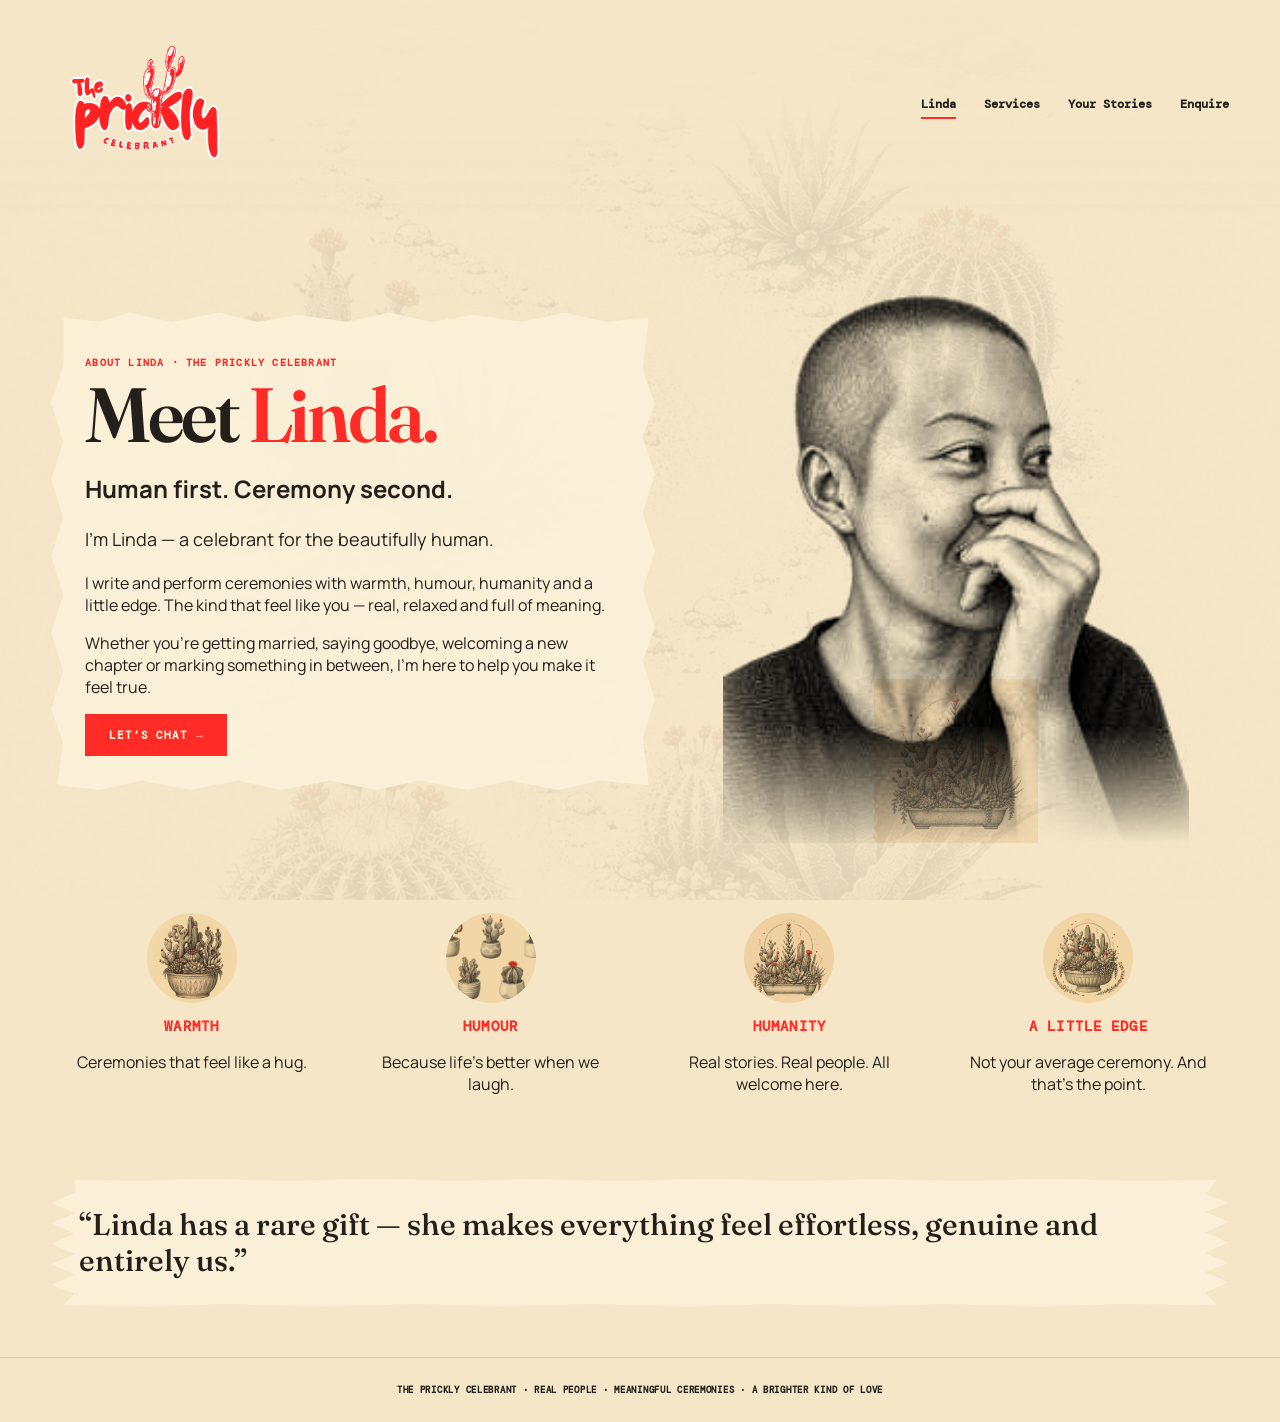
==== commit bf0d3c2f: "Rebuild Linda page in current Prickly brand" ====
--- a/linda.html
+++ b/linda.html
@@ -1,26 +1 @@
-<!doctype html>
-<html lang="en-AU">
-<head>
-  <meta charset="utf-8">
-  <meta name="viewport" content="width=device-width,initial-scale=1,viewport-fit=cover">
-  <meta name="theme-color" content="#f4e6c7">
-  <meta name="description" content="Meet Linda — The Prickly Celebrant.">
-  <title>Meet Linda — The Prickly Celebrant</title>
-  <link rel="stylesheet" href="app.css?v=20260910-motion2">
-  <link rel="stylesheet" href="motion-v2.css?v=20260910-motion2">
-</head>
-<body>
-  <a href="index.html" class="profile-logo"><img src="assets/10_logo.png" alt="The Prickly Celebrant"></a>
-  <nav class="profile-nav"><a href="index.html#services">Services</a><a href="index.html#contact">Enquire</a></nav>
-  <main class="profile-shell">
-    <figure class="profile-art"><img src="assets/05_ring_hands.jpeg" alt="Prickly Celebrant illustration"></figure>
-    <article class="profile-copy paper">
-      <p class="kicker">MEET LINDA</p>
-      <h1>Warm, curious and <span class="accent">very human.</span></h1>
-      <p>Linda’s approach starts with listening. She wants to understand the people in the room, the stories worth keeping, the things that should make everyone laugh, and the moments that need a little more care.</p>
-      <p>This is the dedicated Linda profile route. It is ready for Linda’s full story, portrait, background, approach, testimonials and the kinds of celebrations she loves working on.</p>
-      <a class="back-link" href="index.html">← Back to the journey</a>
-    </article>
-  </main>
-</body>
-</html>
+<!doctype html><html lang="en-AU"><head><meta charset="utf-8"><meta name="viewport" content="width=device-width,initial-scale=1"><meta name="theme-color" content="#f4e6c7"><meta name="description" content="Meet Linda — The Prickly Celebrant."><title>Meet Linda — The Prickly Celebrant</title><link rel="stylesheet" href="pages.css?v=20260910-pages1"></head><body class="page"><header class="topbar"><a class="logo" href="index.html"><img src="assets/10_logo.png" alt="The Prickly Celebrant"></a><div></div><nav><a class="active" href="linda.html">Linda</a><a href="services.html">Services</a><a href="stories.html">Your Stories</a><a href="index.html#contact">Enquire</a></nav></header><main class="wrap"><section class="linda-hero"><article class="paper linda-copy"><p class="kicker">ABOUT LINDA · THE PRICKLY CELEBRANT</p><h1 class="display">Meet <span class="accent">Linda.</span></h1><h2>Human first. Ceremony second.</h2><p class="lede">I’m Linda — a celebrant for the beautifully human.</p><p>I write and perform ceremonies with warmth, humour, humanity and a little edge. The kind that feel like you — real, relaxed and full of meaning.</p><p>Whether you’re getting married, saying goodbye, welcoming a new chapter or marking something in between, I’m here to help you make it feel true.</p><a class="cta" href="index.html#contact">LET’S CHAT →</a></article><figure class="linda-portrait"><img src="[data-uri]" alt="Linda, The Prickly Celebrant"></figure></section><section class="values"><article class="value"><img src="assets/03_cactus_bowl.jpeg" alt=""><h3>WARMTH</h3><p>Ceremonies that feel like a hug.</p></article><article class="value"><img src="assets/06_cactus_collection.jpeg" alt=""><h3>HUMOUR</h3><p>Because life’s better when we laugh.</p></article><article class="value"><img src="assets/08_cactus_garden.jpeg" alt=""><h3>HUMANITY</h3><p>Real stories. Real people. All welcome here.</p></article><article class="value"><img src="assets/04_cactus_candles.jpeg" alt=""><h3>A LITTLE EDGE</h3><p>Not your average ceremony. And that’s the point.</p></article></section><blockquote class="paper quote">“Linda has a rare gift — she makes everything feel effortless, genuine and entirely us.”</blockquote></main><footer class="footer-mini">THE PRICKLY CELEBRANT · REAL PEOPLE · MEANINGFUL CEREMONIES · A BRIGHTER KIND OF LOVE</footer></body></html>
--- a/pages.css
+++ b/pages.css
@@ -0,0 +1,7 @@
+@import url('https://fonts.googleapis.com/css2?family=DM+Mono:wght@400;500;600&family=Fraunces:opsz,wght@9..144,500;9..144,600;9..144,700&family=Manrope:wght@400;500;600&display=swap');
+:root{--sand:#f4e6c7;--paper:#fbf1d9;--ink:#231f1a;--red:#ff2b27;--line:rgba(35,31,26,.16);--serif:"Fraunces",Georgia,serif;--sans:"Manrope",Arial,sans-serif;--mono:"DM Mono",monospace}
+*{box-sizing:border-box}html{background:var(--sand);scroll-behavior:smooth}body{margin:0;color:var(--ink);font-family:var(--sans);background:var(--sand);overflow-x:hidden}a{color:inherit;text-decoration:none}img{display:block;max-width:100%}.page{min-height:100vh;position:relative;background:linear-gradient(rgba(244,230,199,.91),rgba(244,230,199,.91)),url('assets/02_desert_path.jpeg') center/cover fixed}.page::before{content:"";position:fixed;inset:0;pointer-events:none;opacity:.025;background-image:url("data:image/svg+xml,%3Csvg viewBox='0 0 160 160' xmlns='http://www.w3.org/2000/svg'%3E%3Cfilter id='n'%3E%3CfeTurbulence type='fractalNoise' baseFrequency='.78' numOctaves='3'/%3E%3C/filter%3E%3Crect width='100%25' height='100%25' filter='url(%23n)' opacity='.5'/%3E%3C/svg%3E")}.topbar{position:sticky;top:0;z-index:40;display:grid;grid-template-columns:auto 1fr auto;align-items:center;gap:24px;padding:12px 4vw;background:linear-gradient(to bottom,rgba(244,230,199,.98),rgba(244,230,199,.82),transparent)}.topbar .logo img{width:190px}.topbar nav{display:flex;gap:28px;justify-self:end;font:600 12px var(--mono)}.topbar nav a{padding-bottom:5px;border-bottom:2px solid transparent}.topbar nav a.active,.topbar nav a:hover{border-color:var(--red)}.wrap{width:min(1240px,92vw);margin:0 auto}.paper{background:rgba(251,241,217,.95);filter:drop-shadow(0 12px 20px rgba(49,38,24,.08));clip-path:polygon(2% 1%,8% 2%,13% 0,20% 2%,28% 0,34% 2%,41% .5%,49% 2%,56% 0,63% 2%,70% .5%,78% 2%,85% 0,92% 2%,99% 1%,98% 12%,100% 19%,98% 26%,100% 34%,98% 42%,100% 50%,98% 58%,100% 66%,98% 73%,100% 81%,98% 89%,99% 99%,91% 98%,84% 100%,76% 98%,69% 100%,61% 98%,54% 100%,46% 98%,38% 100%,31% 98%,23% 100%,15% 98%,8% 100%,1% 99%,2% 90%,0 83%,2% 75%,0 67%,2% 59%,0 51%,2% 43%,0 35%,2% 27%,0 19%,2% 11%)}.kicker{font:600 10px var(--mono);letter-spacing:.12em;color:var(--red)}.display{font:600 clamp(48px,6vw,88px)/.95 var(--serif);letter-spacing:-.045em;margin:.1em 0}.accent{color:var(--red)}.lede{font-size:18px;line-height:1.6}.cta{display:inline-block;background:var(--red);color:var(--paper);padding:14px 24px;font:600 11px var(--mono);letter-spacing:.08em}.scribble{font:500 18px/1.25 var(--mono);transform:rotate(-5deg);color:rgba(35,31,26,.78)}
+/* Linda */.linda-hero{display:grid;grid-template-columns:1.05fr .95fr;gap:28px;align-items:center;padding:30px 0 18px}.linda-copy{padding:34px}.linda-portrait{position:relative;min-height:560px;display:grid;place-items:end center}.linda-portrait img{width:min(520px,100%);filter:grayscale(1) contrast(1.08);mix-blend-mode:multiply;mask-image:linear-gradient(#000 80%,transparent 100%)}.linda-portrait::after{content:"";position:absolute;inset:auto 0 0;height:28%;background:radial-gradient(circle at 20% 70%,rgba(35,31,26,.14),transparent 30%),url('assets/08_cactus_garden.jpeg') center bottom/contain no-repeat;mix-blend-mode:multiply;opacity:.65;pointer-events:none}.values{display:grid;grid-template-columns:repeat(4,1fr);gap:18px;padding:16px 0 40px}.value{padding:20px;text-align:center}.value img{width:90px;height:90px;object-fit:cover;border-radius:50%;margin:0 auto 12px;mix-blend-mode:multiply}.value h3{font:600 14px var(--mono);color:var(--red);letter-spacing:.08em}.quote{padding:28px;margin:8px 0 50px;font:500 30px/1.2 var(--serif)}
+/* Services map */.services-head{text-align:center;padding:20px 0 10px}.life-map{position:relative;width:min(980px,92vw);aspect-ratio:1/1;margin:10px auto 60px;border-radius:50%;background:radial-gradient(circle at center,rgba(128,183,184,.22) 0 15%,rgba(244,230,199,.5) 16% 27%,transparent 28%),radial-gradient(circle at center,transparent 0 39%,rgba(35,31,26,.12) 40% 40.6%,transparent 41%);}.life-map::before{content:"CIRCLE OF LIFE";position:absolute;inset:43% 32%;display:grid;place-items:center;text-align:center;font:600 26px var(--serif);color:var(--red)}.stop{position:absolute;width:230px;padding:18px}.stop h3{font:600 22px/1.05 var(--serif);margin:0 0 7px}.stop p{font-size:12px;line-height:1.45}.stop small{font:600 10px var(--mono);color:var(--red)}.s1{left:8%;top:12%}.s2{left:39%;top:2%}.s3{right:5%;top:18%}.s4{right:0;top:50%}.s5{right:14%;bottom:5%}.s6{left:35%;bottom:0}.s7{left:2%;bottom:18%}.oasis{position:absolute;inset:31%;border-radius:50%;background:radial-gradient(circle at 50% 55%,rgba(126,183,186,.7),rgba(126,183,186,.28) 45%,rgba(244,230,199,.1) 46%);box-shadow:0 0 0 18px rgba(35,31,26,.05)}.oasis::after{content:"People. Rituals. Connection.";position:absolute;inset:35% 15%;text-align:center;font:600 20px/1.2 var(--serif)}
+/* Stories */.stories-hero{display:grid;grid-template-columns:1fr 1fr;gap:36px;align-items:end;padding:36px 0 22px}.stories-hero .paper{padding:30px}.stories-art{min-height:300px;background:url('assets/08_cactus_garden.jpeg') center/contain no-repeat;mix-blend-mode:multiply}.testimonials{display:grid;grid-template-columns:repeat(4,1fr);gap:16px}.testimonial{padding:22px;min-height:240px}.testimonial .quote-mark{font:700 44px var(--serif);color:var(--red);line-height:.7}.testimonial p{font:500 18px/1.35 var(--serif)}.testimonial small{font:600 9px var(--mono);letter-spacing:.08em}.gallery{overflow:hidden;margin:28px 0}.track{display:flex;gap:10px;width:max-content;animation:marquee 26s linear infinite}.track img{width:230px;height:155px;object-fit:cover;filter:saturate(.82) contrast(.98);border:8px solid var(--paper);box-shadow:0 5px 14px rgba(0,0,0,.08)}@keyframes marquee{from{transform:translateX(-30%)}to{transform:translateX(0)}}.google{display:flex;align-items:center;gap:18px;width:max-content;max-width:92vw;margin:34px auto 50px;padding:20px 26px}.g{font:700 42px Arial;color:#4285f4}.google strong{font:600 28px var(--serif)}.google span{color:#f2a900;letter-spacing:.12em}.footer-mini{text-align:center;padding:26px;border-top:1px solid var(--line);font:600 9px var(--mono);letter-spacing:.08em}
+@media(max-width:900px){.topbar{grid-template-columns:1fr}.topbar .logo{justify-self:center}.topbar nav{justify-self:center;gap:15px;flex-wrap:wrap}.linda-hero,.stories-hero{grid-template-columns:1fr}.linda-portrait{min-height:420px}.values,.testimonials{grid-template-columns:1fr 1fr}.life-map{aspect-ratio:auto;display:grid;gap:14px}.oasis,.life-map::before{position:relative;inset:auto;min-height:180px}.stop{position:relative!important;inset:auto!important;width:100%}}@media(max-width:560px){.values,.testimonials{grid-template-columns:1fr}.display{font-size:48px}.topbar .logo img{width:150px}}@media(prefers-reduced-motion:reduce){.track{animation:none}}
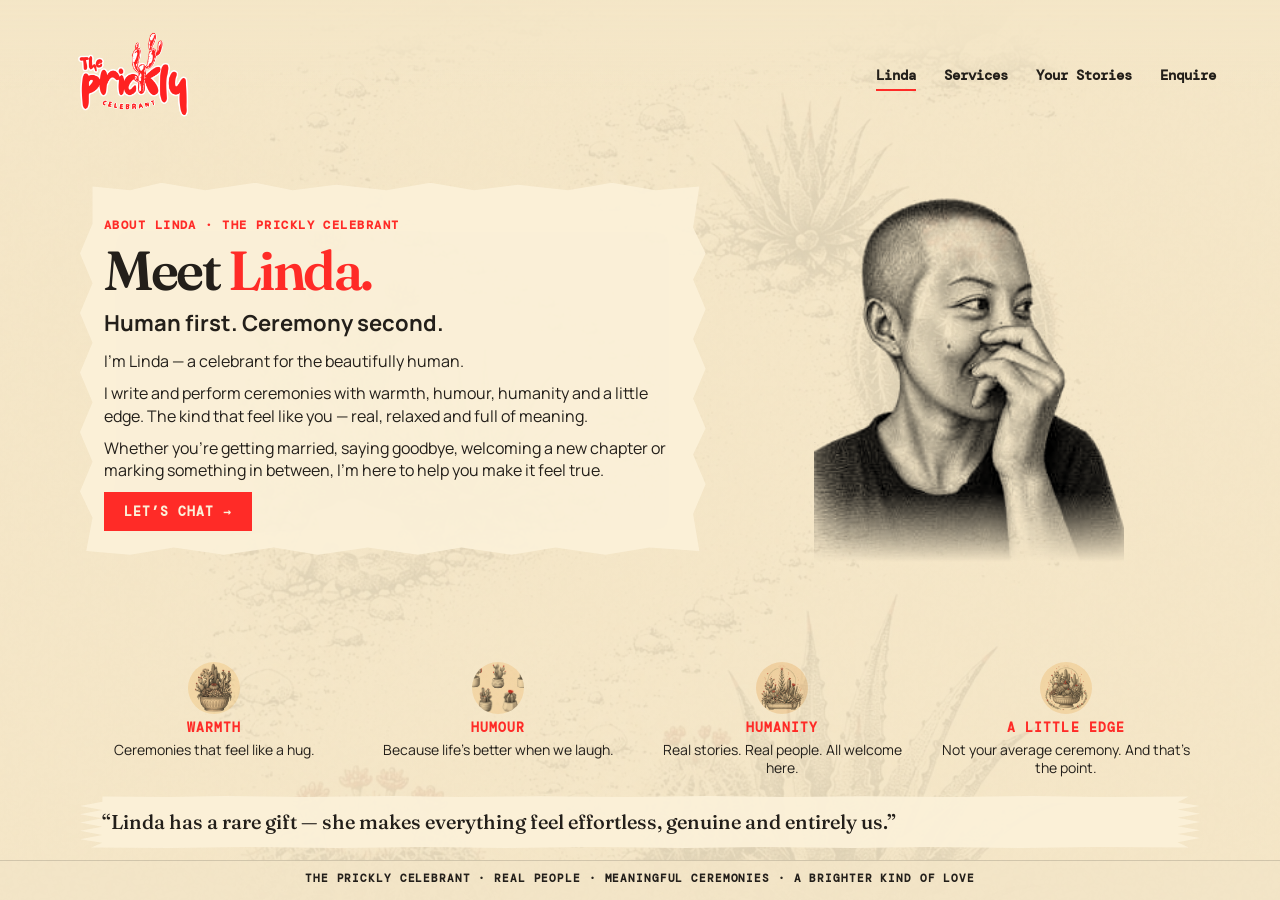
==== commit b50d1fe6: "Refine cream photo ribbons, compact inner pages, and staged landscape reveal" ====
--- a/linda.html
+++ b/linda.html
@@ -1 +1 @@
-<!doctype html><html lang="en-AU"><head><meta charset="utf-8"><meta name="viewport" content="width=device-width,initial-scale=1"><meta name="theme-color" content="#f4e6c7"><meta name="description" content="Meet Linda — The Prickly Celebrant."><title>Meet Linda — The Prickly Celebrant</title><link rel="stylesheet" href="pages.css?v=20260910-pages1"></head><body class="page"><header class="topbar"><a class="logo" href="index.html"><img src="assets/10_logo.png" alt="The Prickly Celebrant"></a><div></div><nav><a class="active" href="linda.html">Linda</a><a href="services.html">Services</a><a href="stories.html">Your Stories</a><a href="index.html#contact">Enquire</a></nav></header><main class="wrap"><section class="linda-hero"><article class="paper linda-copy"><p class="kicker">ABOUT LINDA · THE PRICKLY CELEBRANT</p><h1 class="display">Meet <span class="accent">Linda.</span></h1><h2>Human first. Ceremony second.</h2><p class="lede">I’m Linda — a celebrant for the beautifully human.</p><p>I write and perform ceremonies with warmth, humour, humanity and a little edge. The kind that feel like you — real, relaxed and full of meaning.</p><p>Whether you’re getting married, saying goodbye, welcoming a new chapter or marking something in between, I’m here to help you make it feel true.</p><a class="cta" href="index.html#contact">LET’S CHAT →</a></article><figure class="linda-portrait"><img src="[data-uri]" alt="Linda, The Prickly Celebrant"></figure></section><section class="values"><article class="value"><img src="assets/03_cactus_bowl.jpeg" alt=""><h3>WARMTH</h3><p>Ceremonies that feel like a hug.</p></article><article class="value"><img src="assets/06_cactus_collection.jpeg" alt=""><h3>HUMOUR</h3><p>Because life’s better when we laugh.</p></article><article class="value"><img src="assets/08_cactus_garden.jpeg" alt=""><h3>HUMANITY</h3><p>Real stories. Real people. All welcome here.</p></article><article class="value"><img src="assets/04_cactus_candles.jpeg" alt=""><h3>A LITTLE EDGE</h3><p>Not your average ceremony. And that’s the point.</p></article></section><blockquote class="paper quote">“Linda has a rare gift — she makes everything feel effortless, genuine and entirely us.”</blockquote></main><footer class="footer-mini">THE PRICKLY CELEBRANT · REAL PEOPLE · MEANINGFUL CEREMONIES · A BRIGHTER KIND OF LOVE</footer></body></html>+<!doctype html><html lang="en-AU"><head><meta charset="utf-8"><meta name="viewport" content="width=device-width,initial-scale=1"><meta name="theme-color" content="#f4e6c7"><meta name="description" content="Meet Linda — The Prickly Celebrant."><title>Meet Linda — The Prickly Celebrant</title><link rel="stylesheet" href="pages.css?v=20260910-pages1"><link rel="stylesheet" href="page-fit.css?v=20260911-fit"></head><body class="page linda-fit"><header class="topbar"><a class="logo" href="index.html"><img src="assets/10_logo.png" alt="The Prickly Celebrant"></a><div></div><nav><a class="active" href="linda.html">Linda</a><a href="services.html">Services</a><a href="stories.html">Your Stories</a><a href="index.html#contact">Enquire</a></nav></header><main class="wrap"><section class="linda-hero"><article class="paper linda-copy"><p class="kicker">ABOUT LINDA · THE PRICKLY CELEBRANT</p><h1 class="display">Meet <span class="accent">Linda.</span></h1><h2>Human first. Ceremony second.</h2><p class="lede">I’m Linda — a celebrant for the beautifully human.</p><p>I write and perform ceremonies with warmth, humour, humanity and a little edge. The kind that feel like you — real, relaxed and full of meaning.</p><p>Whether you’re getting married, saying goodbye, welcoming a new chapter or marking something in between, I’m here to help you make it feel true.</p><a class="cta" href="index.html#contact">LET’S CHAT →</a></article><figure class="linda-portrait"><img src="[data-uri]" alt="Linda, The Prickly Celebrant"></figure></section><section class="values"><article class="value"><img src="assets/03_cactus_bowl.jpeg" alt=""><h3>WARMTH</h3><p>Ceremonies that feel like a hug.</p></article><article class="value"><img src="assets/06_cactus_collection.jpeg" alt=""><h3>HUMOUR</h3><p>Because life’s better when we laugh.</p></article><article class="value"><img src="assets/08_cactus_garden.jpeg" alt=""><h3>HUMANITY</h3><p>Real stories. Real people. All welcome here.</p></article><article class="value"><img src="assets/04_cactus_candles.jpeg" alt=""><h3>A LITTLE EDGE</h3><p>Not your average ceremony. And that’s the point.</p></article></section><blockquote class="paper quote">“Linda has a rare gift — she makes everything feel effortless, genuine and entirely us.”</blockquote></main><footer class="footer-mini">THE PRICKLY CELEBRANT · REAL PEOPLE · MEANINGFUL CEREMONIES · A BRIGHTER KIND OF LOVE</footer></body></html>
--- a/pages.css
+++ b/pages.css
@@ -1,7 +1,18 @@
 @import url('https://fonts.googleapis.com/css2?family=DM+Mono:wght@400;500;600&family=Fraunces:opsz,wght@9..144,500;9..144,600;9..144,700&family=Manrope:wght@400;500;600&display=swap');
 :root{--sand:#f4e6c7;--paper:#fbf1d9;--ink:#231f1a;--red:#ff2b27;--line:rgba(35,31,26,.16);--serif:"Fraunces",Georgia,serif;--sans:"Manrope",Arial,sans-serif;--mono:"DM Mono",monospace}
-*{box-sizing:border-box}html{background:var(--sand);scroll-behavior:smooth}body{margin:0;color:var(--ink);font-family:var(--sans);background:var(--sand);overflow-x:hidden}a{color:inherit;text-decoration:none}img{display:block;max-width:100%}.page{min-height:100vh;position:relative;background:linear-gradient(rgba(244,230,199,.91),rgba(244,230,199,.91)),url('assets/02_desert_path.jpeg') center/cover fixed}.page::before{content:"";position:fixed;inset:0;pointer-events:none;opacity:.025;background-image:url("data:image/svg+xml,%3Csvg viewBox='0 0 160 160' xmlns='http://www.w3.org/2000/svg'%3E%3Cfilter id='n'%3E%3CfeTurbulence type='fractalNoise' baseFrequency='.78' numOctaves='3'/%3E%3C/filter%3E%3Crect width='100%25' height='100%25' filter='url(%23n)' opacity='.5'/%3E%3C/svg%3E")}.topbar{position:sticky;top:0;z-index:40;display:grid;grid-template-columns:auto 1fr auto;align-items:center;gap:24px;padding:12px 4vw;background:linear-gradient(to bottom,rgba(244,230,199,.98),rgba(244,230,199,.82),transparent)}.topbar .logo img{width:190px}.topbar nav{display:flex;gap:28px;justify-self:end;font:600 12px var(--mono)}.topbar nav a{padding-bottom:5px;border-bottom:2px solid transparent}.topbar nav a.active,.topbar nav a:hover{border-color:var(--red)}.wrap{width:min(1240px,92vw);margin:0 auto}.paper{background:rgba(251,241,217,.95);filter:drop-shadow(0 12px 20px rgba(49,38,24,.08));clip-path:polygon(2% 1%,8% 2%,13% 0,20% 2%,28% 0,34% 2%,41% .5%,49% 2%,56% 0,63% 2%,70% .5%,78% 2%,85% 0,92% 2%,99% 1%,98% 12%,100% 19%,98% 26%,100% 34%,98% 42%,100% 50%,98% 58%,100% 66%,98% 73%,100% 81%,98% 89%,99% 99%,91% 98%,84% 100%,76% 98%,69% 100%,61% 98%,54% 100%,46% 98%,38% 100%,31% 98%,23% 100%,15% 98%,8% 100%,1% 99%,2% 90%,0 83%,2% 75%,0 67%,2% 59%,0 51%,2% 43%,0 35%,2% 27%,0 19%,2% 11%)}.kicker{font:600 10px var(--mono);letter-spacing:.12em;color:var(--red)}.display{font:600 clamp(48px,6vw,88px)/.95 var(--serif);letter-spacing:-.045em;margin:.1em 0}.accent{color:var(--red)}.lede{font-size:18px;line-height:1.6}.cta{display:inline-block;background:var(--red);color:var(--paper);padding:14px 24px;font:600 11px var(--mono);letter-spacing:.08em}.scribble{font:500 18px/1.25 var(--mono);transform:rotate(-5deg);color:rgba(35,31,26,.78)}
-/* Linda */.linda-hero{display:grid;grid-template-columns:1.05fr .95fr;gap:28px;align-items:center;padding:30px 0 18px}.linda-copy{padding:34px}.linda-portrait{position:relative;min-height:560px;display:grid;place-items:end center}.linda-portrait img{width:min(520px,100%);filter:grayscale(1) contrast(1.08);mix-blend-mode:multiply;mask-image:linear-gradient(#000 80%,transparent 100%)}.linda-portrait::after{content:"";position:absolute;inset:auto 0 0;height:28%;background:radial-gradient(circle at 20% 70%,rgba(35,31,26,.14),transparent 30%),url('assets/08_cactus_garden.jpeg') center bottom/contain no-repeat;mix-blend-mode:multiply;opacity:.65;pointer-events:none}.values{display:grid;grid-template-columns:repeat(4,1fr);gap:18px;padding:16px 0 40px}.value{padding:20px;text-align:center}.value img{width:90px;height:90px;object-fit:cover;border-radius:50%;margin:0 auto 12px;mix-blend-mode:multiply}.value h3{font:600 14px var(--mono);color:var(--red);letter-spacing:.08em}.quote{padding:28px;margin:8px 0 50px;font:500 30px/1.2 var(--serif)}
-/* Services map */.services-head{text-align:center;padding:20px 0 10px}.life-map{position:relative;width:min(980px,92vw);aspect-ratio:1/1;margin:10px auto 60px;border-radius:50%;background:radial-gradient(circle at center,rgba(128,183,184,.22) 0 15%,rgba(244,230,199,.5) 16% 27%,transparent 28%),radial-gradient(circle at center,transparent 0 39%,rgba(35,31,26,.12) 40% 40.6%,transparent 41%);}.life-map::before{content:"CIRCLE OF LIFE";position:absolute;inset:43% 32%;display:grid;place-items:center;text-align:center;font:600 26px var(--serif);color:var(--red)}.stop{position:absolute;width:230px;padding:18px}.stop h3{font:600 22px/1.05 var(--serif);margin:0 0 7px}.stop p{font-size:12px;line-height:1.45}.stop small{font:600 10px var(--mono);color:var(--red)}.s1{left:8%;top:12%}.s2{left:39%;top:2%}.s3{right:5%;top:18%}.s4{right:0;top:50%}.s5{right:14%;bottom:5%}.s6{left:35%;bottom:0}.s7{left:2%;bottom:18%}.oasis{position:absolute;inset:31%;border-radius:50%;background:radial-gradient(circle at 50% 55%,rgba(126,183,186,.7),rgba(126,183,186,.28) 45%,rgba(244,230,199,.1) 46%);box-shadow:0 0 0 18px rgba(35,31,26,.05)}.oasis::after{content:"People. Rituals. Connection.";position:absolute;inset:35% 15%;text-align:center;font:600 20px/1.2 var(--serif)}
-/* Stories */.stories-hero{display:grid;grid-template-columns:1fr 1fr;gap:36px;align-items:end;padding:36px 0 22px}.stories-hero .paper{padding:30px}.stories-art{min-height:300px;background:url('assets/08_cactus_garden.jpeg') center/contain no-repeat;mix-blend-mode:multiply}.testimonials{display:grid;grid-template-columns:repeat(4,1fr);gap:16px}.testimonial{padding:22px;min-height:240px}.testimonial .quote-mark{font:700 44px var(--serif);color:var(--red);line-height:.7}.testimonial p{font:500 18px/1.35 var(--serif)}.testimonial small{font:600 9px var(--mono);letter-spacing:.08em}.gallery{overflow:hidden;margin:28px 0}.track{display:flex;gap:10px;width:max-content;animation:marquee 26s linear infinite}.track img{width:230px;height:155px;object-fit:cover;filter:saturate(.82) contrast(.98);border:8px solid var(--paper);box-shadow:0 5px 14px rgba(0,0,0,.08)}@keyframes marquee{from{transform:translateX(-30%)}to{transform:translateX(0)}}.google{display:flex;align-items:center;gap:18px;width:max-content;max-width:92vw;margin:34px auto 50px;padding:20px 26px}.g{font:700 42px Arial;color:#4285f4}.google strong{font:600 28px var(--serif)}.google span{color:#f2a900;letter-spacing:.12em}.footer-mini{text-align:center;padding:26px;border-top:1px solid var(--line);font:600 9px var(--mono);letter-spacing:.08em}
-@media(max-width:900px){.topbar{grid-template-columns:1fr}.topbar .logo{justify-self:center}.topbar nav{justify-self:center;gap:15px;flex-wrap:wrap}.linda-hero,.stories-hero{grid-template-columns:1fr}.linda-portrait{min-height:420px}.values,.testimonials{grid-template-columns:1fr 1fr}.life-map{aspect-ratio:auto;display:grid;gap:14px}.oasis,.life-map::before{position:relative;inset:auto;min-height:180px}.stop{position:relative!important;inset:auto!important;width:100%}}@media(max-width:560px){.values,.testimonials{grid-template-columns:1fr}.display{font-size:48px}.topbar .logo img{width:150px}}@media(prefers-reduced-motion:reduce){.track{animation:none}}+*{box-sizing:border-box}html{background:var(--sand);scroll-behavior:smooth}body{margin:0;color:var(--ink);font-family:var(--sans);background:var(--sand);overflow-x:hidden}a{color:inherit;text-decoration:none}img{display:block;max-width:100%}.page{min-height:100vh;position:relative;background:linear-gradient(rgba(244,230,199,.90),rgba(244,230,199,.90)),url('assets/02_desert_path.jpeg') center/cover fixed}.page::before{content:"";position:fixed;inset:0;pointer-events:none;opacity:.025;background-image:url("data:image/svg+xml,%3Csvg viewBox='0 0 160 160' xmlns='http://www.w3.org/2000/svg'%3E%3Cfilter id='n'%3E%3CfeTurbulence type='fractalNoise' baseFrequency='.78' numOctaves='3'/%3E%3C/filter%3E%3Crect width='100%25' height='100%25' filter='url(%23n)' opacity='.5'/%3E%3C/svg%3E")}.topbar{position:sticky;top:0;z-index:60;display:grid;grid-template-columns:auto 1fr auto;align-items:center;gap:24px;padding:12px 4vw;background:linear-gradient(to bottom,rgba(244,230,199,.98),rgba(244,230,199,.84),transparent)}.topbar .logo img{width:190px}.topbar nav{display:flex;gap:28px;justify-self:end;font:600 12px var(--mono)}.topbar nav a{padding-bottom:5px;border-bottom:2px solid transparent}.topbar nav a.active,.topbar nav a:hover{border-color:var(--red)}.wrap{width:min(1240px,92vw);margin:0 auto}.paper{background:rgba(251,241,217,.95);filter:drop-shadow(0 12px 20px rgba(49,38,24,.08));clip-path:polygon(2% 1%,8% 2%,13% 0,20% 2%,28% 0,34% 2%,41% .5%,49% 2%,56% 0,63% 2%,70% .5%,78% 2%,85% 0,92% 2%,99% 1%,98% 12%,100% 19%,98% 26%,100% 34%,98% 42%,100% 50%,98% 58%,100% 66%,98% 73%,100% 81%,98% 89%,99% 99%,91% 98%,84% 100%,76% 98%,69% 100%,61% 98%,54% 100%,46% 98%,38% 100%,31% 98%,23% 100%,15% 98%,8% 100%,1% 99%,2% 90%,0 83%,2% 75%,0 67%,2% 59%,0 51%,2% 43%,0 35%,2% 27%,0 19%,2% 11%)}.kicker{font:600 10px var(--mono);letter-spacing:.12em;color:var(--red)}.display{font:600 clamp(48px,6vw,88px)/.95 var(--serif);letter-spacing:-.045em;margin:.1em 0}.accent{color:var(--red)}.lede{font-size:18px;line-height:1.6}.cta{display:inline-block;background:var(--red);color:var(--paper);padding:14px 24px;font:600 11px var(--mono);letter-spacing:.08em}.scribble{font:500 18px/1.25 var(--mono);transform:rotate(-5deg);color:rgba(35,31,26,.78)}
+
+/* Linda */
+.linda-hero{display:grid;grid-template-columns:1.05fr .95fr;gap:28px;align-items:center;padding:30px 0 18px}.linda-copy{padding:34px}.linda-portrait{position:relative;min-height:560px;display:grid;place-items:end center}.linda-portrait img{width:min(520px,100%);filter:grayscale(1) contrast(1.08);mix-blend-mode:multiply;-webkit-mask-image:linear-gradient(#000 82%,transparent 100%);mask-image:linear-gradient(#000 82%,transparent 100%)}.values{display:grid;grid-template-columns:repeat(4,1fr);gap:18px;padding:16px 0 40px}.value{padding:20px;text-align:center}.value img{width:90px;height:90px;object-fit:cover;border-radius:50%;margin:0 auto 12px;mix-blend-mode:multiply}.value h3{font:600 14px var(--mono);color:var(--red);letter-spacing:.08em}.quote{padding:28px;margin:8px 0 50px;font:500 30px/1.2 var(--serif)}
+
+/* Services map v2 — pebble circle / oasis coins */
+.services-head{text-align:center;padding:16px 0 4px;position:relative;z-index:4}.services-head .lede{max-width:760px;margin:8px auto 0}.life-map{position:relative;width:min(980px,90vw);aspect-ratio:1/1;margin:0 auto 44px;isolation:isolate}.pebble-path{position:absolute;inset:2.5%;width:95%;height:95%;overflow:visible;z-index:0;filter:drop-shadow(0 2px 1px rgba(35,31,26,.08))}.pebble-path .outer{fill:none;stroke:rgba(64,55,46,.52);stroke-width:17;stroke-linecap:round;stroke-dasharray:7 21}.pebble-path .inner{fill:none;stroke:rgba(94,82,67,.38);stroke-width:9;stroke-linecap:round;stroke-dasharray:3 18;stroke-dashoffset:8}.map-centre{position:absolute;left:50%;top:50%;transform:translate(-50%,-50%);width:31%;aspect-ratio:1;border-radius:50%;display:grid;place-items:center;text-align:center;padding:7%;background:radial-gradient(circle at 48% 45%,rgba(155,202,194,.45),rgba(155,202,194,.12) 45%,rgba(244,230,199,.88) 48%,rgba(244,230,199,.96));box-shadow:0 0 0 12px rgba(35,31,26,.04),0 0 0 22px rgba(244,230,199,.5);z-index:1}.map-centre strong{font:600 clamp(23px,2.5vw,38px)/1.02 var(--serif)}.map-centre small{display:block;margin-top:8px;font:600 9px var(--mono);letter-spacing:.08em;color:var(--red)}.path-cactus{position:absolute;z-index:1;width:92px;mix-blend-mode:multiply;filter:contrast(1.02);opacity:.82}.path-cactus.c1{left:23%;top:8%;transform:rotate(-7deg)}.path-cactus.c2{right:17%;top:29%;width:78px;transform:rotate(5deg)}.path-cactus.c3{right:20%;bottom:12%;width:104px;transform:rotate(4deg)}.path-cactus.c4{left:15%;bottom:21%;width:86px;transform:rotate(-5deg)}
+.oasis-coin{--coin-size:232px;position:absolute;width:var(--coin-size);height:var(--coin-size);z-index:3;display:grid;place-items:center;border-radius:50%;background:radial-gradient(circle,rgba(251,241,217,.97) 0 62%,rgba(244,230,199,.88) 63% 72%,transparent 73%);filter:drop-shadow(0 12px 16px rgba(49,38,24,.10));transition:transform .32s cubic-bezier(.2,.8,.2,1),filter .3s ease}.oasis-coin:hover{transform:scale(1.045) rotate(-1deg);filter:drop-shadow(0 16px 22px rgba(49,38,24,.16))}.oasis-coin::before{content:"";position:absolute;inset:22px;border-radius:50%;border:1px dashed rgba(35,31,26,.24);pointer-events:none}.coin-art{position:absolute;width:124px;height:124px;object-fit:cover;border-radius:50%;mix-blend-mode:multiply;filter:grayscale(.18) contrast(1.05);-webkit-mask-image:radial-gradient(circle,#000 52%,rgba(0,0,0,.85) 68%,transparent 78%);mask-image:radial-gradient(circle,#000 52%,rgba(0,0,0,.85) 68%,transparent 78%)}.coin-label{position:absolute;inset:0;width:100%;height:100%;overflow:visible}.coin-label text{font:600 11px var(--mono);letter-spacing:.08em;fill:var(--ink)}.coin-label .price-arc{fill:var(--red);font-size:12px}.n1{left:9%;top:8%}.n2{left:39%;top:0}.n3{right:5%;top:17%}.n4{right:0;top:48%}.n5{right:14%;bottom:2%}.n6{left:34%;bottom:-2%}.n7{left:1%;bottom:17%}.service-note{position:absolute;left:50%;bottom:4%;transform:translateX(-50%);font:600 9px var(--mono);letter-spacing:.07em;color:rgba(35,31,26,.60);white-space:nowrap}.service-note span{color:var(--red)}
+
+/* Your Stories — diagonal moving film strips */
+.stories-wrap{position:relative;width:min(1400px,100vw);margin:0 auto;min-height:1050px;padding:0 190px 70px}.stories-hero{position:relative;z-index:4;display:grid;grid-template-columns:1fr .8fr;gap:32px;align-items:end;padding:32px 0 16px}.stories-hero .paper{padding:30px}.stories-art{min-height:250px;background:url('assets/08_cactus_garden.jpeg') center/contain no-repeat;mix-blend-mode:multiply;opacity:.75}.testimonials{position:relative;z-index:4;display:grid;grid-template-columns:repeat(2,1fr);gap:16px;margin-top:14px}.testimonial{padding:22px;min-height:210px}.testimonial .quote-mark{font:700 44px var(--serif);color:var(--red);line-height:.7}.testimonial p{font:500 18px/1.35 var(--serif)}.testimonial small{font:600 9px var(--mono);letter-spacing:.08em}.filmstrip{position:absolute;top:0;bottom:0;width:155px;overflow:hidden;z-index:2;pointer-events:none;filter:drop-shadow(0 5px 10px rgba(49,38,24,.12))}.filmstrip.left{left:8px;transform:rotate(-3deg);transform-origin:50% 10%}.filmstrip.right{right:8px;transform:rotate(3deg);transform-origin:50% 10%}.filmtrack{display:flex;flex-direction:column;gap:9px;width:100%;animation:filmDown 34s linear infinite}.filmstrip.right .filmtrack{animation-name:filmUp;animation-duration:38s}.filmtrack img{width:100%;height:118px;object-fit:cover;border:7px solid var(--paper);background:var(--paper);filter:saturate(.82) contrast(.98)}.filmstrip::before,.filmstrip::after{content:"";position:absolute;left:0;right:0;height:90px;z-index:3;pointer-events:none}.filmstrip::before{top:0;background:linear-gradient(var(--sand),transparent)}.filmstrip::after{bottom:0;background:linear-gradient(transparent,var(--sand))}@keyframes filmDown{from{transform:translateY(-48%)}to{transform:translateY(0)}}@keyframes filmUp{from{transform:translateY(0)}to{transform:translateY(-48%)}}.google{position:relative;z-index:4;display:flex;align-items:center;gap:18px;width:max-content;max-width:92vw;margin:34px auto 0;padding:20px 26px}.g{font:700 42px Arial;color:#4285f4}.google strong{font:600 28px var(--serif)}.google span{color:#f2a900;letter-spacing:.12em}.footer-mini{text-align:center;padding:26px;border-top:1px solid var(--line);font:600 9px var(--mono);letter-spacing:.08em;background:rgba(244,230,199,.93)}
+
+@media(max-width:1100px){.stories-wrap{padding-left:140px;padding-right:140px}.filmstrip{width:118px}.oasis-coin{--coin-size:200px}.coin-art{width:106px;height:106px}.coin-label text{font-size:10px}.service-note{display:none}}
+@media(max-width:900px){.topbar{grid-template-columns:1fr}.topbar .logo{justify-self:center}.topbar nav{justify-self:center;gap:15px;flex-wrap:wrap}.linda-hero,.stories-hero{grid-template-columns:1fr}.linda-portrait{min-height:420px}.values,.testimonials{grid-template-columns:1fr 1fr}.life-map{aspect-ratio:auto;display:grid;grid-template-columns:1fr 1fr;gap:14px;padding:20px 0}.pebble-path,.map-centre,.path-cactus{display:none}.oasis-coin{position:relative!important;inset:auto!important;width:100%;height:260px;border-radius:24px;background:rgba(251,241,217,.94)}.oasis-coin::before{inset:10px;border-radius:18px}.coin-art{width:122px;height:122px}.coin-label{width:250px;height:250px;left:50%;top:50%;transform:translate(-50%,-50%)}.stories-wrap{padding:0 18px 60px;min-height:auto}.filmstrip{position:relative;display:block;top:auto;bottom:auto;left:auto!important;right:auto!important;width:110%;height:150px;margin:0 -5% 14px;transform:rotate(-2deg)!important}.filmstrip.right{display:none}.filmtrack{flex-direction:row;width:max-content;height:100%;animation:mobileFilm 25s linear infinite}.filmtrack img{width:180px;height:130px}@keyframes mobileFilm{from{transform:translateX(-45%)}to{transform:translateX(0)}}}
+@media(max-width:560px){.values,.testimonials,.life-map{grid-template-columns:1fr}.display{font-size:48px}.topbar .logo img{width:150px}.oasis-coin{height:245px}.coin-label{width:230px;height:230px}.google strong{font-size:22px}}
+@media(prefers-reduced-motion:reduce){.filmtrack{animation:none}.oasis-coin{transition:none}}
--- a/page-fit.css
+++ b/page-fit.css
@@ -0,0 +1,4 @@
+/* Desktop composition; small screens and enlarged text retain natural scrolling. */
+@media(min-width:1000px) and (min-height:700px){
+ body.linda-fit{min-height:100svh;display:grid;grid-template-rows:90px 1fr 40px}.linda-fit .topbar{position:relative;padding:8px 5%;height:90px}.linda-fit .topbar .logo img{width:140px}.linda-fit .topbar nav{font-size:14px}.linda-fit main.wrap{width:min(1120px,90vw);display:grid;grid-template-rows:1fr auto auto;gap:8px;align-content:center}.linda-fit .linda-hero{padding:0;gap:32px;grid-template-columns:1.15fr .85fr}.linda-fit .linda-copy{padding:24px}.linda-fit .display{font-size:clamp(42px,4.3vw,64px)}.linda-fit .linda-copy h2{font-size:22px;margin:12px 0}.linda-fit .linda-copy p{font-size:16px;line-height:1.4;margin:10px 0}.linda-fit .linda-copy .kicker{font-size:12px}.linda-fit .linda-portrait{min-height:0;height:clamp(270px,43svh,440px);margin:0;align-self:center;place-items:center}.linda-fit .linda-portrait img{height:100%;width:auto;max-width:100%;object-fit:contain}.linda-fit .values{padding:0;gap:16px}.linda-fit .value{padding:6px 10px}.linda-fit .value img{width:52px;height:52px;margin:0 auto 5px}.linda-fit .value h3{margin:5px 0;font-size:13px}.linda-fit .value p{font-size:14px;line-height:1.3;margin:5px 0}.linda-fit .quote{padding:14px 22px;font-size:20px;margin:0 0 12px}.linda-fit .footer-mini{padding:10px;font-size:11px}.linda-fit .cta{font-size:13px;padding:11px 20px}
+}
